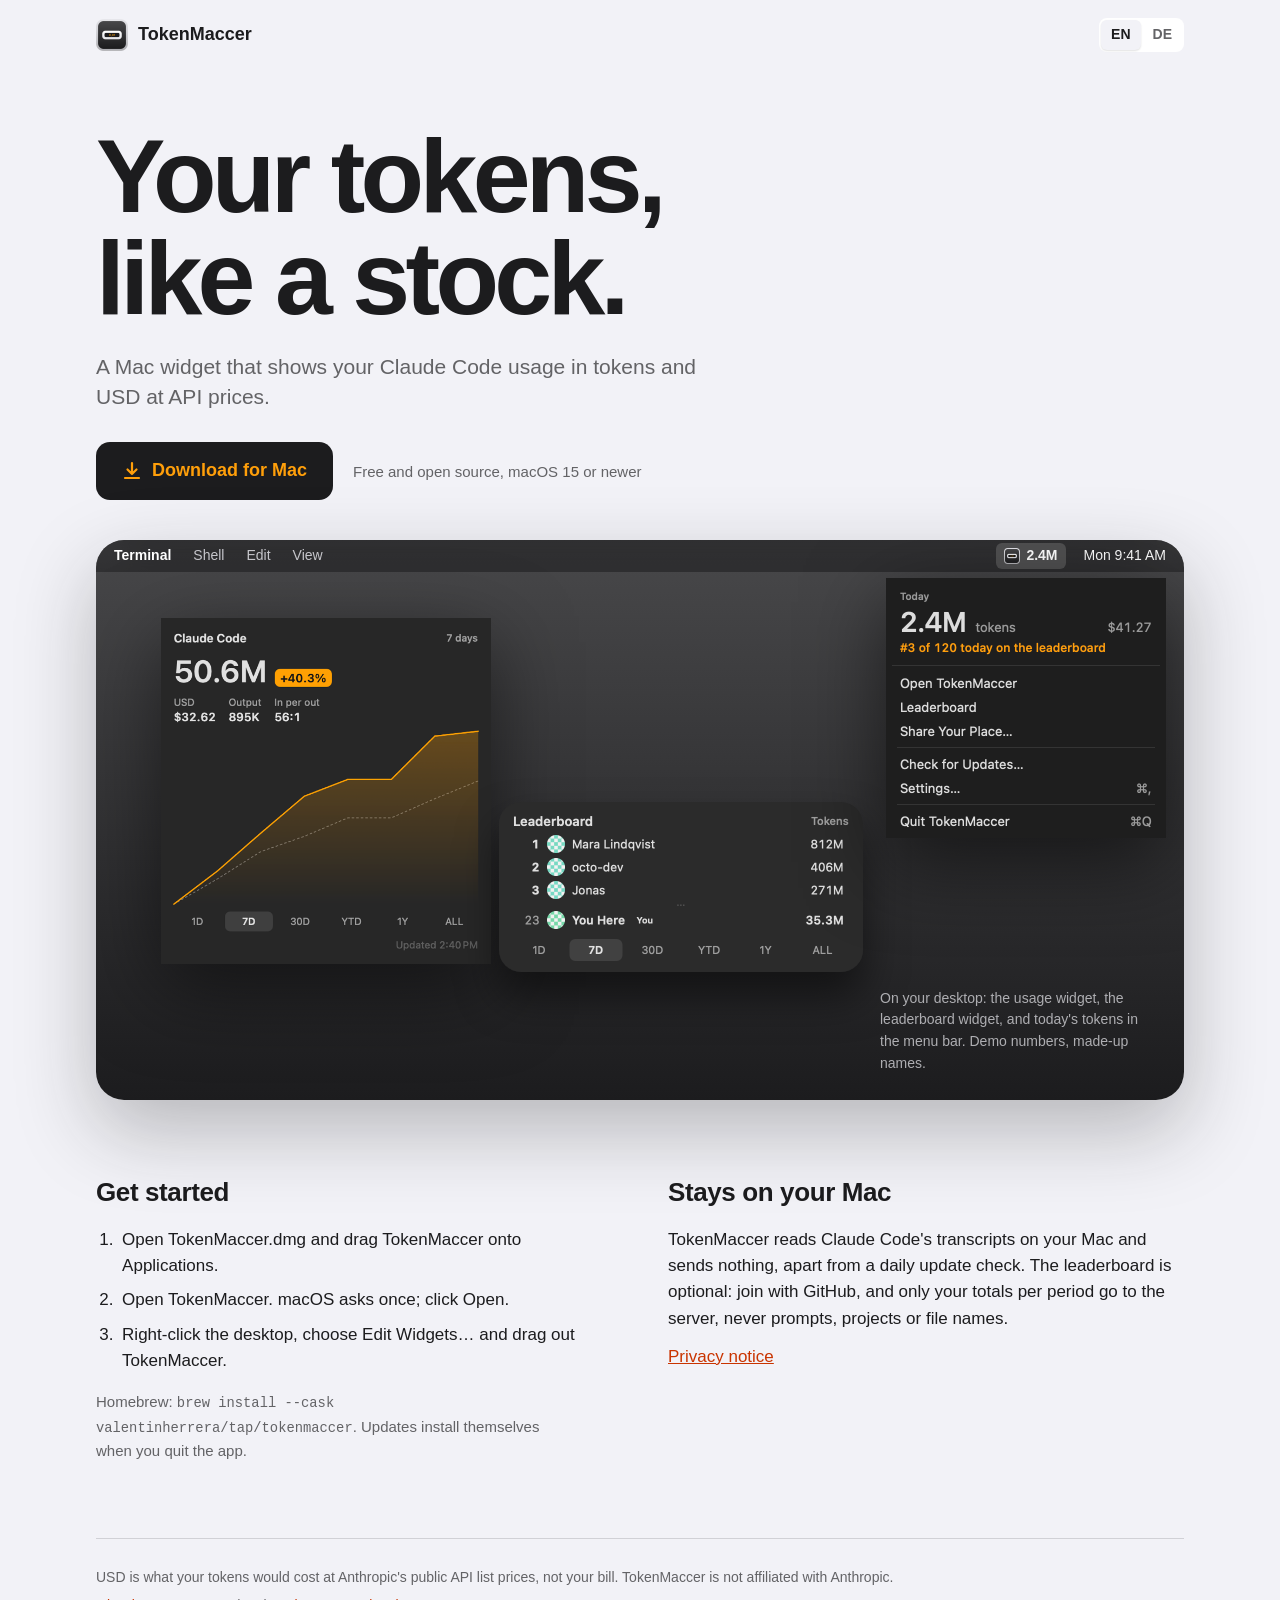
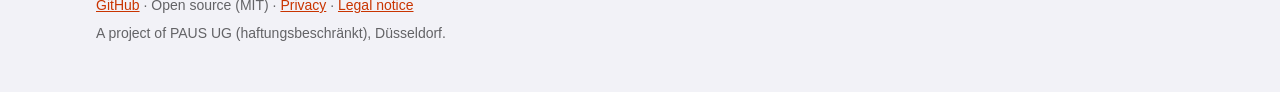
==== docs/index.html @ 5cf0095d "Homebrew: tap valentinherrera/homebrew-tap is live; website and README show brew install --cask vale" ====
<!doctype html>
<html lang="en">
<head>
<meta charset="utf-8">
<meta name="viewport" content="width=device-width, initial-scale=1">
<title>TokenMaccer for Mac</title>
<meta name="description" content="A Mac widget that shows your Claude Code usage in tokens and USD at API prices. Free, open source, for macOS 15 or newer.">
<meta name="color-scheme" content="light dark">
<link rel="icon" href="assets/icon.png">
<!-- Static page on Vercel (tokenmaccer.app, project root docs/, routes in vercel.json). No build step, no external requests: no web fonts, no
     analytics, no third-party scripts. Screenshots are rendered from made-up demo data (scripts/make_demo.py and the
     fixtures in app/Preview), never from anyone's real usage. -->
<link rel="stylesheet" href="assets/colors.css">
<style>
  /* colours: only assets/colors.css (Graphite & Amber). The desk below the headline is always graphite, in light mode
     too: it is a Mac desktop, and amber belongs on dark ground only. */
  * { box-sizing: border-box; }
  html { -webkit-text-size-adjust: 100%; }
  body {
    margin: 0;
    background: var(--color-bg);
    color: var(--color-text);
    font: 17px/1.55 -apple-system, BlinkMacSystemFont, "SF Pro Text", "Helvetica Neue", Helvetica, Arial, sans-serif;
  }
  a { color: var(--color-accent); }
  a:focus-visible, button:focus-visible { outline: 3px solid var(--color-accent); outline-offset: 3px; border-radius: 4px; }
  .wrap { max-width: 1120px; margin: 0 auto; padding: 0 16px; }
  header { display: flex; align-items: center; justify-content: space-between; padding: 18px 0; }
  .brand { display: flex; align-items: center; gap: 10px; font-weight: 600; font-size: 18px; color: var(--color-text); text-decoration: none; }
  .brand img { width: 32px; height: 32px; }
  .lang { display: flex; gap: 2px; background: var(--color-surface); border-radius: 8px; padding: 2px; }
  .lang button {
    border: 0; background: transparent; color: var(--color-text-secondary); font: inherit; font-size: 14px; font-weight: 600;
    padding: 4px 10px; border-radius: 6px; cursor: pointer;
  }
  .lang button[aria-pressed="true"] { background: var(--color-bg); color: var(--color-text); box-shadow: 0 1px 2px rgba(0,0,0,.12); }

  /* Headline */
  .intro { padding: 56px 0 40px; }
  h1 {
    font-family: -apple-system, BlinkMacSystemFont, "SF Pro Display", "Helvetica Neue", Helvetica, Arial, sans-serif;
    font-size: clamp(46px, 9vw, 104px); line-height: .98; letter-spacing: -0.045em; font-weight: 700;
    margin: 0 0 22px;
  }
  h1 span { display: block; }
  .lede { font-size: 21px; line-height: 1.45; color: var(--color-text-secondary); margin: 0 0 30px; max-width: 30em; }
  .cta { display: flex; flex-wrap: wrap; align-items: center; gap: 14px 20px; }
  .download {
    display: inline-flex; align-items: center; gap: 10px; background: var(--color-button-bg); color: var(--color-button-text);
    font-weight: 650; font-size: 18px; padding: 15px 26px; border-radius: 14px; text-decoration: none;
  }
  .download:hover { filter: brightness(1.08); }
  .req { color: var(--color-text-secondary); font-size: 15px; }

  /* The desk: a Mac desktop with the real widgets on it */
  .desk {
    position: relative; overflow: hidden; border-radius: 28px;
    background: var(--gradient-field);
    height: 560px; margin: 0 0 72px;
    box-shadow: 0 30px 80px rgba(28,28,30,.28);
  }
  .menubar {
    position: absolute; inset: 0 0 auto 0; height: 32px; display: flex; align-items: center; gap: 22px;
    padding: 0 18px; font-size: 14px; color: var(--white);
    background: rgba(28,28,30,.55); -webkit-backdrop-filter: blur(20px); backdrop-filter: blur(20px);
  }
  .menubar .app { font-weight: 700; }
  .menubar .menu { color: var(--gray-200); }
  .menubar .right { margin-left: auto; display: flex; align-items: center; gap: 18px; }
  .menubar .ticker {
    align-items: center; gap: 6px; padding: 2px 8px; border-radius: 6px;
    background: rgba(255,255,255,.16); font-weight: 600; font-variant-numeric: tabular-nums; white-space: nowrap;
  }
  .menubar .ticker img { width: 16px; height: 16px; }
  .menubar .clock { font-variant-numeric: tabular-nums; white-space: nowrap; }
  .desk > img { position: absolute; height: auto; display: block; }
  .w-usage { left: 6%; top: 78px; width: 330px; filter: drop-shadow(0 24px 40px rgba(0,0,0,.5)); }
  .w-board { left: 37%; top: 262px; width: 364px; border-radius: 22px; box-shadow: 0 24px 40px rgba(0,0,0,.5); }
  /* the menu bar panel opens under its item */
  .w-panel { right: 18px; top: 38px; width: 280px; filter: drop-shadow(0 24px 40px rgba(0,0,0,.55)); }
  .desk .note {
    position: absolute; right: 24px; bottom: 26px; margin: 0; max-width: 20em;
    font-size: 14px; color: var(--gray-300);
  }

  /* Below the desk: install and privacy, side by side */
  .more { display: grid; grid-template-columns: 1fr 1fr; gap: 56px; padding: 0 0 64px; }
  h2 { font-size: 26px; letter-spacing: -0.015em; margin: 0 0 14px; }
  .steps { margin: 0; padding-left: 1.3em; max-width: 30em; }
  .steps li { padding-left: 4px; }
  .steps li + li { margin-top: 8px; }
  .more p { margin: 0 0 12px; max-width: 32em; }
  .quiet { color: var(--color-text-secondary); font-size: 15px; }
  code { font-family: ui-monospace, "SF Mono", Menlo, monospace; font-size: .92em; }

  footer { border-top: 1px solid var(--color-border); padding: 28px 0 44px; color: var(--color-text-secondary); font-size: 14px; }
  footer p { margin: 0 0 6px; }

  [data-lang] { display: none; }
  html[lang="en"] [data-lang="en"], html[lang="de"] [data-lang="de"] { display: revert; }
  html[lang="en"] .ticker[data-lang="en"], html[lang="de"] .ticker[data-lang="de"] { display: inline-flex; }

  @media (max-width: 1000px) {
    .w-usage { left: 3%; width: 300px; }
    .w-board { left: auto; right: 3%; top: 330px; width: 330px; }
    .w-panel { width: 250px; }
    .desk .note { left: 3%; right: auto; bottom: 22px; max-width: 18em; }
  }
  /* phone: the widgets stack, the panel stays in the menu bar */
  @media (max-width: 700px) {
    .intro { padding: 28px 0 28px; }
    .lede { font-size: 18px; }
    .desk { height: auto; padding: 56px 16px 20px; border-radius: 22px; margin-bottom: 48px; }
    .desk > img { position: static; margin: 0 auto 18px; max-width: 100%; }
    .w-usage { width: 300px; }
    .w-board { width: 100%; max-width: 364px; border-radius: 18px; }
    .w-panel { display: none !important; }
    .menubar { gap: 14px; padding: 0 12px; font-size: 13px; }
    html[lang] .menubar .menu { display: none; }
    .desk .note { position: static; text-align: center; margin: 4px auto 0; }
    .more { grid-template-columns: 1fr; gap: 36px; }
  }
</style>
</head>
<body>
<div class="wrap">
  <header>
    <a class="brand" href="/"><img src="assets/icon.png" alt="">TokenMaccer</a>
    <div class="lang" role="group" aria-label="Language">
      <button type="button" data-set-lang="en" aria-pressed="true">EN</button>
      <button type="button" data-set-lang="de" aria-pressed="false">DE</button>
    </div>
  </header>

  <main>
    <div class="intro">
      <h1 data-lang="en"><span>Your tokens,</span> <span>like a stock.</span></h1>
      <h1 data-lang="de"><span>Deine Token,</span> <span>wie eine Aktie.</span></h1>
      <p class="lede" data-lang="en">A Mac widget that shows your Claude Code usage in tokens and USD at API prices.</p>
      <p class="lede" data-lang="de">Ein Mac-Widget, das deinen Claude-Code-Verbrauch in Token und USD zu API-Preisen zeigt.</p>
      <div class="cta">
        <a class="download" href="https://github.com/valentinherrera/tokenmaccer/releases/latest/download/TokenMaccer.dmg">
          <svg width="20" height="20" viewBox="0 0 20 20" aria-hidden="true"><path d="M10 2v11m0 0-4.5-4.5M10 13l4.5-4.5M3 17h14" fill="none" stroke="currentColor" stroke-width="2.2" stroke-linecap="round" stroke-linejoin="round"/></svg>
          <span data-lang="en">Download for Mac</span><span data-lang="de">Für den Mac laden</span>
        </a>
        <span class="req" data-lang="en">Free and open source, macOS 15 or newer</span>
        <span class="req" data-lang="de">Kostenlos und Open Source, ab macOS 15</span>
      </div>
    </div>

    <div class="desk" role="img" aria-labelledby="desk-en desk-de">
      <div class="menubar" aria-hidden="true">
        <span class="app">Terminal</span>
        <span class="menu" data-lang="en">Shell</span><span class="menu" data-lang="de">Shell</span>
        <span class="menu" data-lang="en">Edit</span><span class="menu" data-lang="de">Bearbeiten</span>
        <span class="menu" data-lang="en">View</span><span class="menu" data-lang="de">Darstellung</span>
        <span class="right">
          <span class="ticker" data-lang="en"><img src="assets/icon.png" alt="">2.4M</span>
          <span class="ticker" data-lang="de"><img src="assets/icon.png" alt="">2,4 Mio.</span>
          <span class="clock" data-lang="en">Mon 9:41 AM</span><span class="clock" data-lang="de">Mo. 9:41</span>
        </span>
      </div>
      <img class="w-usage" src="assets/widget-dark-en.png" data-i18n-src width="610" height="640" alt="">
      <img class="w-board" src="assets/board-widget-dark-en.png" data-i18n-src width="728" height="340" alt="">
      <img class="w-panel" src="assets/menubar-dark-en.png" data-i18n-src width="560" height="520" alt="">
      <p class="note" id="desk-en" data-lang="en">On your desktop: the usage widget, the leaderboard widget, and today's tokens in the menu bar. Demo numbers, made-up names.</p>
      <p class="note" id="desk-de" data-lang="de">Auf deinem Schreibtisch: das Verbrauchs-Widget, das Leaderboard-Widget und die Token von heute in der Menüleiste. Demo-Zahlen, ausgedachte Namen.</p>
    </div>

    <div class="more">
      <section>
        <h2 data-lang="en">Get started</h2>
        <h2 data-lang="de">Loslegen</h2>
        <ol class="steps" data-lang="en">
          <li>Open TokenMaccer.dmg and drag TokenMaccer onto Applications.</li>
          <li>Open TokenMaccer. macOS asks once; click Open.</li>
          <li>Right-click the desktop, choose Edit Widgets… and drag out TokenMaccer.</li>
        </ol>
        <ol class="steps" data-lang="de">
          <li>Öffne TokenMaccer.dmg und zieh TokenMaccer auf Programme.</li>
          <li>Öffne TokenMaccer. macOS fragt einmal nach; klick auf Öffnen.</li>
          <li>Rechtsklick auf den Schreibtisch, Widgets bearbeiten … wählen und TokenMaccer herausziehen.</li>
        </ol>
        <!-- The cask lives in github.com/valentinherrera/homebrew-tap (Casks/tokenmaccer.rb), generated by
             scripts/release.sh from packaging/homebrew/tokenmaccer.rb. -->
        <p class="quiet" data-lang="en" style="margin-top:16px">Homebrew: <code style="overflow-wrap:anywhere">brew install --cask valentinherrera/tap/tokenmaccer</code>. Updates install themselves when you quit the app.</p>
        <p class="quiet" data-lang="de" style="margin-top:16px">Homebrew: <code style="overflow-wrap:anywhere">brew install --cask valentinherrera/tap/tokenmaccer</code>. Updates installieren sich selbst, wenn du die App beendest.</p>
      </section>
      <section id="privacy">
        <h2 data-lang="en">Stays on your Mac</h2>
        <h2 data-lang="de">Bleibt auf deinem Mac</h2>
        <p data-lang="en">TokenMaccer reads Claude Code's transcripts on your Mac and sends nothing, apart from a daily update check. The leaderboard is optional: join with GitHub, and only your totals per period go to the server, never prompts, projects or file names.</p>
        <p data-lang="de">TokenMaccer liest die Transkripte von Claude Code auf deinem Mac und sendet nichts, bis auf eine tägliche Update-Prüfung. Das Leaderboard ist freiwillig: Tritt mit GitHub bei, dann gehen nur deine Summen je Zeitraum an den Server, nie Prompts, Projekte oder Dateinamen.</p>
        <p data-lang="en"><a href="/privacy">Privacy notice</a></p>
        <p data-lang="de"><a href="/privacy/de">Datenschutzhinweis</a></p>
      </section>
    </div>
  </main>

  <footer>
    <p data-lang="en">USD is what your tokens would cost at Anthropic's public API list prices, not your bill. TokenMaccer is not affiliated with Anthropic.</p>
    <p data-lang="de">USD ist, was deine Token zu Anthropics öffentlichen API-Listenpreisen kosten würden, nicht deine Rechnung. TokenMaccer gehört nicht zu Anthropic.</p>
    <p><a href="https://github.com/valentinherrera/tokenmaccer">GitHub</a> · <span data-lang="en">Open source (MIT)</span><span data-lang="de">Open Source (MIT)</span> · <a href="/privacy" data-lang="en">Privacy</a><a href="/privacy/de" data-lang="de">Datenschutz</a> · <a href="/impressum" data-lang="en">Legal notice</a><a href="/impressum" data-lang="de">Impressum</a></p>
    <p data-lang="en">A project of PAUS UG (haftungsbeschränkt), Düsseldorf.</p>
    <p data-lang="de">Ein Projekt der PAUS UG (haftungsbeschränkt), Düsseldorf.</p>
  </footer>
</div>
<script>
  // Language: ?lang=de|en, then a choice made here before, then the browser's language. The choice is kept in
  // localStorage (this browser only); nothing leaves the page.
  (function () {
    var root = document.documentElement;
    function set(lang, remember) {
      root.lang = lang;
      document.querySelectorAll('[data-set-lang]').forEach(function (b) {
        b.setAttribute('aria-pressed', String(b.getAttribute('data-set-lang') === lang));
      });
      document.querySelectorAll('[data-i18n-src]').forEach(function (el) {
        var attr = el.tagName === 'SOURCE' ? 'srcset' : 'src';
        el.setAttribute(attr, el.getAttribute(attr).replace(/-(en|de)\.png$/, '-' + lang + '.png'));
      });
      document.querySelector('.desk').setAttribute('aria-labelledby', 'desk-' + lang);
      document.title = lang === 'de' ? 'TokenMaccer für den Mac' : 'TokenMaccer for Mac';
      if (remember) { try { localStorage.setItem('lang', lang); } catch (e) {} }
    }
    var param = new URLSearchParams(location.search).get('lang');
    var saved = null;
    try { saved = localStorage.getItem('lang'); } catch (e) {}
    var guess = (navigator.language || 'en').toLowerCase().indexOf('de') === 0 ? 'de' : 'en';
    var lang = param === 'de' || param === 'en' ? param : saved === 'de' || saved === 'en' ? saved : guess;
    set(lang, false);
    document.querySelectorAll('[data-set-lang]').forEach(function (b) {
      b.addEventListener('click', function () { set(b.getAttribute('data-set-lang'), true); });
    });
  })();
</script>
</body>
</html>
---- docs/assets/colors.css ----
/* Source: farbsystem-graphit-amber.css, the "Graphite & Amber" colour system (Valentin, 02.11.2026), copied unchanged below.
   docs/index.html uses only its semantic roles (--color-*); change the palette there, not in the page. */

/* Farbsystem: Graphit & Amber
   Abgeleitet vom App-Icon (Farbsystem B) und von Apples Systemfarben.
   Amber nur auf dunklem Grund; auf hellem Grund --amber-text verwenden. */

:root {
  /* Palette */
  --graphite-900: #1C1C1E;
  --graphite-800: #2C2C2E;
  --graphite-700: #3A3A3C;
  --graphite-600: #48484A;
  --gray-500: #636366;
  --gray-400: #8E8E93;
  --gray-300: #AEAEB2;
  --gray-200: #C7C7CC;
  --gray-100: #D1D1D6;
  --gray-50: #E5E5EA;
  --gray-25: #F2F2F7;
  --white: #FFFFFF;
  --amber: #FF9F0A;
  --amber-text: #C93400;

  /* Verläufe aus dem Icon */
  --gradient-field: linear-gradient(180deg, #48484A 0%, #1C1C1E 100%);
  --gradient-frame: linear-gradient(180deg, #E5E5EA 0%, #AEAEB2 100%);
  --gradient-display: linear-gradient(180deg, #FFFFFF 0%, #E5E5EA 100%);

  /* Semantische Rollen – Light */
  --color-bg: var(--gray-25);
  --color-surface: var(--white);
  --color-text: var(--graphite-900);
  --color-text-secondary: var(--gray-500);
  --color-border: var(--gray-100);
  --color-accent: var(--amber-text);
  --color-button-bg: var(--graphite-900);
  --color-button-text: var(--amber);

  color-scheme: light dark;
}

@media (prefers-color-scheme: dark) {
  :root:not([data-theme="light"]) {
    --color-bg: var(--graphite-900);
    --color-surface: var(--graphite-800);
    --color-text: var(--white);
    --color-text-secondary: var(--gray-300);
    --color-border: var(--graphite-700);
    --color-accent: var(--amber);
    --color-button-bg: var(--amber);
    --color-button-text: var(--graphite-900);
  }
}

:root[data-theme="dark"] {
  --color-bg: var(--graphite-900);
  --color-surface: var(--graphite-800);
  --color-text: var(--white);
  --color-text-secondary: var(--gray-300);
  --color-border: var(--graphite-700);
  --color-accent: var(--amber);
  --color-button-bg: var(--amber);
  --color-button-text: var(--graphite-900);
}
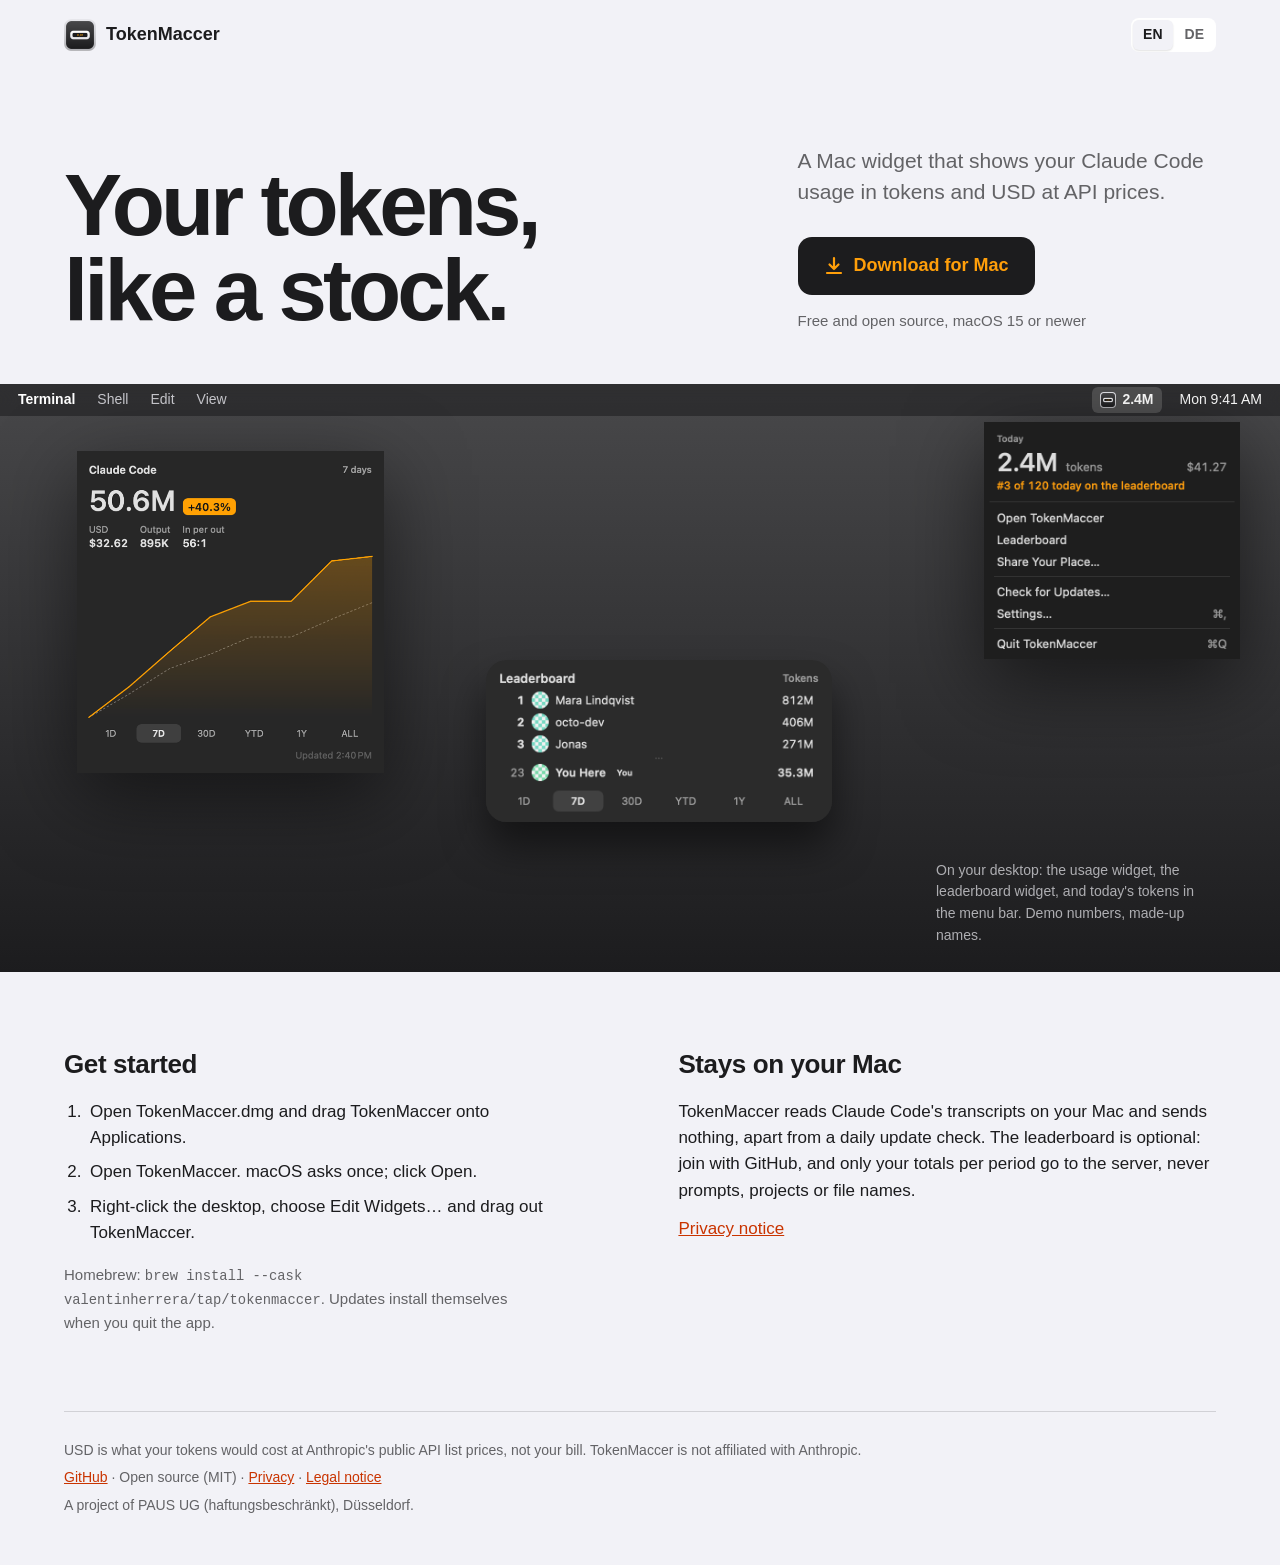
==== commit 5731a3ba: "Website: full width at every size (Valentin: desktop was a narrow column); gutter grows with the win" ====
--- a/docs/index.html
+++ b/docs/index.html
@@ -24,7 +24,9 @@
   }
   a { color: var(--color-accent); }
   a:focus-visible, button:focus-visible { outline: 3px solid var(--color-accent); outline-offset: 3px; border-radius: 4px; }
-  .wrap { max-width: 1120px; margin: 0 auto; padding: 0 16px; }
+  /* full width at every size: the side gutter grows with the window instead of a fixed column */
+  :root { --gutter: clamp(16px, 5vw, 96px); }
+  .wrap { padding: 0 var(--gutter); }
   header { display: flex; align-items: center; justify-content: space-between; padding: 18px 0; }
   .brand { display: flex; align-items: center; gap: 10px; font-weight: 600; font-size: 18px; color: var(--color-text); text-decoration: none; }
   .brand img { width: 32px; height: 32px; }
@@ -39,7 +41,7 @@
   .intro { padding: 56px 0 40px; }
   h1 {
     font-family: -apple-system, BlinkMacSystemFont, "SF Pro Display", "Helvetica Neue", Helvetica, Arial, sans-serif;
-    font-size: clamp(46px, 9vw, 104px); line-height: .98; letter-spacing: -0.045em; font-weight: 700;
+    font-size: clamp(46px, 8.4vw, 168px); line-height: .98; letter-spacing: -0.045em; font-weight: 700;
     margin: 0 0 22px;
   }
   h1 span { display: block; }
@@ -56,8 +58,8 @@
   .desk {
     position: relative; overflow: hidden; border-radius: 28px;
     background: var(--gradient-field);
-    height: 560px; margin: 0 0 72px;
-    box-shadow: 0 30px 80px rgba(28,28,30,.28);
+    height: clamp(560px, 46vw, 980px); margin: 0 calc(-1 * var(--gutter)) 72px;
+    border-radius: 0;
   }
   .menubar {
     position: absolute; inset: 0 0 auto 0; height: 32px; display: flex; align-items: center; gap: 22px;
@@ -74,17 +76,17 @@
   .menubar .ticker img { width: 16px; height: 16px; }
   .menubar .clock { font-variant-numeric: tabular-nums; white-space: nowrap; }
   .desk > img { position: absolute; height: auto; display: block; }
-  .w-usage { left: 6%; top: 78px; width: 330px; filter: drop-shadow(0 24px 40px rgba(0,0,0,.5)); }
-  .w-board { left: 37%; top: 262px; width: 364px; border-radius: 22px; box-shadow: 0 24px 40px rgba(0,0,0,.5); }
+  .w-usage { left: max(6%, var(--gutter)); top: calc(32px + 6%); width: clamp(300px, 24vw, 470px); filter: drop-shadow(0 24px 40px rgba(0,0,0,.5)); }
+  .w-board { left: 38%; top: 47%; width: clamp(330px, 27vw, 530px); border-radius: clamp(20px, 1.6vw, 32px); box-shadow: 0 24px 40px rgba(0,0,0,.5); }
   /* the menu bar panel opens under its item */
-  .w-panel { right: 18px; top: 38px; width: 280px; filter: drop-shadow(0 24px 40px rgba(0,0,0,.55)); }
+  .w-panel { right: max(18px, calc(var(--gutter) - 24px)); top: 38px; width: clamp(250px, 20vw, 390px); filter: drop-shadow(0 24px 40px rgba(0,0,0,.55)); }
   .desk .note {
-    position: absolute; right: 24px; bottom: 26px; margin: 0; max-width: 20em;
+    position: absolute; right: var(--gutter); bottom: 26px; margin: 0; max-width: 20em;
     font-size: 14px; color: var(--gray-300);
   }
 
   /* Below the desk: install and privacy, side by side */
-  .more { display: grid; grid-template-columns: 1fr 1fr; gap: 56px; padding: 0 0 64px; }
+  .more { display: grid; grid-template-columns: 1fr 1fr; gap: clamp(36px, 6vw, 120px); padding: 0 0 64px; }
   h2 { font-size: 26px; letter-spacing: -0.015em; margin: 0 0 14px; }
   .steps { margin: 0; padding-left: 1.3em; max-width: 30em; }
   .steps li { padding-left: 4px; }
@@ -100,6 +102,13 @@
   html[lang="en"] [data-lang="en"], html[lang="de"] [data-lang="de"] { display: revert; }
   html[lang="en"] .ticker[data-lang="en"], html[lang="de"] .ticker[data-lang="de"] { display: inline-flex; }
 
+  @media (min-width: 1280px) {
+    .intro { display: grid; grid-template-columns: minmax(0, 1.6fr) minmax(0, 1fr); grid-template-areas: "h1 lede" "h1 cta";
+      column-gap: clamp(40px, 5vw, 120px); align-items: end; padding: clamp(56px, 6vw, 120px) 0 clamp(40px, 4vw, 80px); }
+    .intro h1 { grid-area: h1; margin: 0; font-size: clamp(84px, 6.8vw, 160px); }
+    .intro .lede { grid-area: lede; align-self: end; font-size: clamp(21px, 1.3vw, 26px); }
+    .intro .cta { grid-area: cta; align-self: start; }
+  }
   @media (max-width: 1000px) {
     .w-usage { left: 3%; width: 300px; }
     .w-board { left: auto; right: 3%; top: 330px; width: 330px; }
@@ -110,7 +119,7 @@
   @media (max-width: 700px) {
     .intro { padding: 28px 0 28px; }
     .lede { font-size: 18px; }
-    .desk { height: auto; padding: 56px 16px 20px; border-radius: 22px; margin-bottom: 48px; }
+    .desk { height: auto; padding: 56px 16px 20px; border-radius: 22px; margin: 0 0 48px; box-shadow: 0 30px 80px rgba(28,28,30,.28); }
     .desk > img { position: static; margin: 0 auto 18px; max-width: 100%; }
     .w-usage { width: 300px; }
     .w-board { width: 100%; max-width: 364px; border-radius: 18px; }
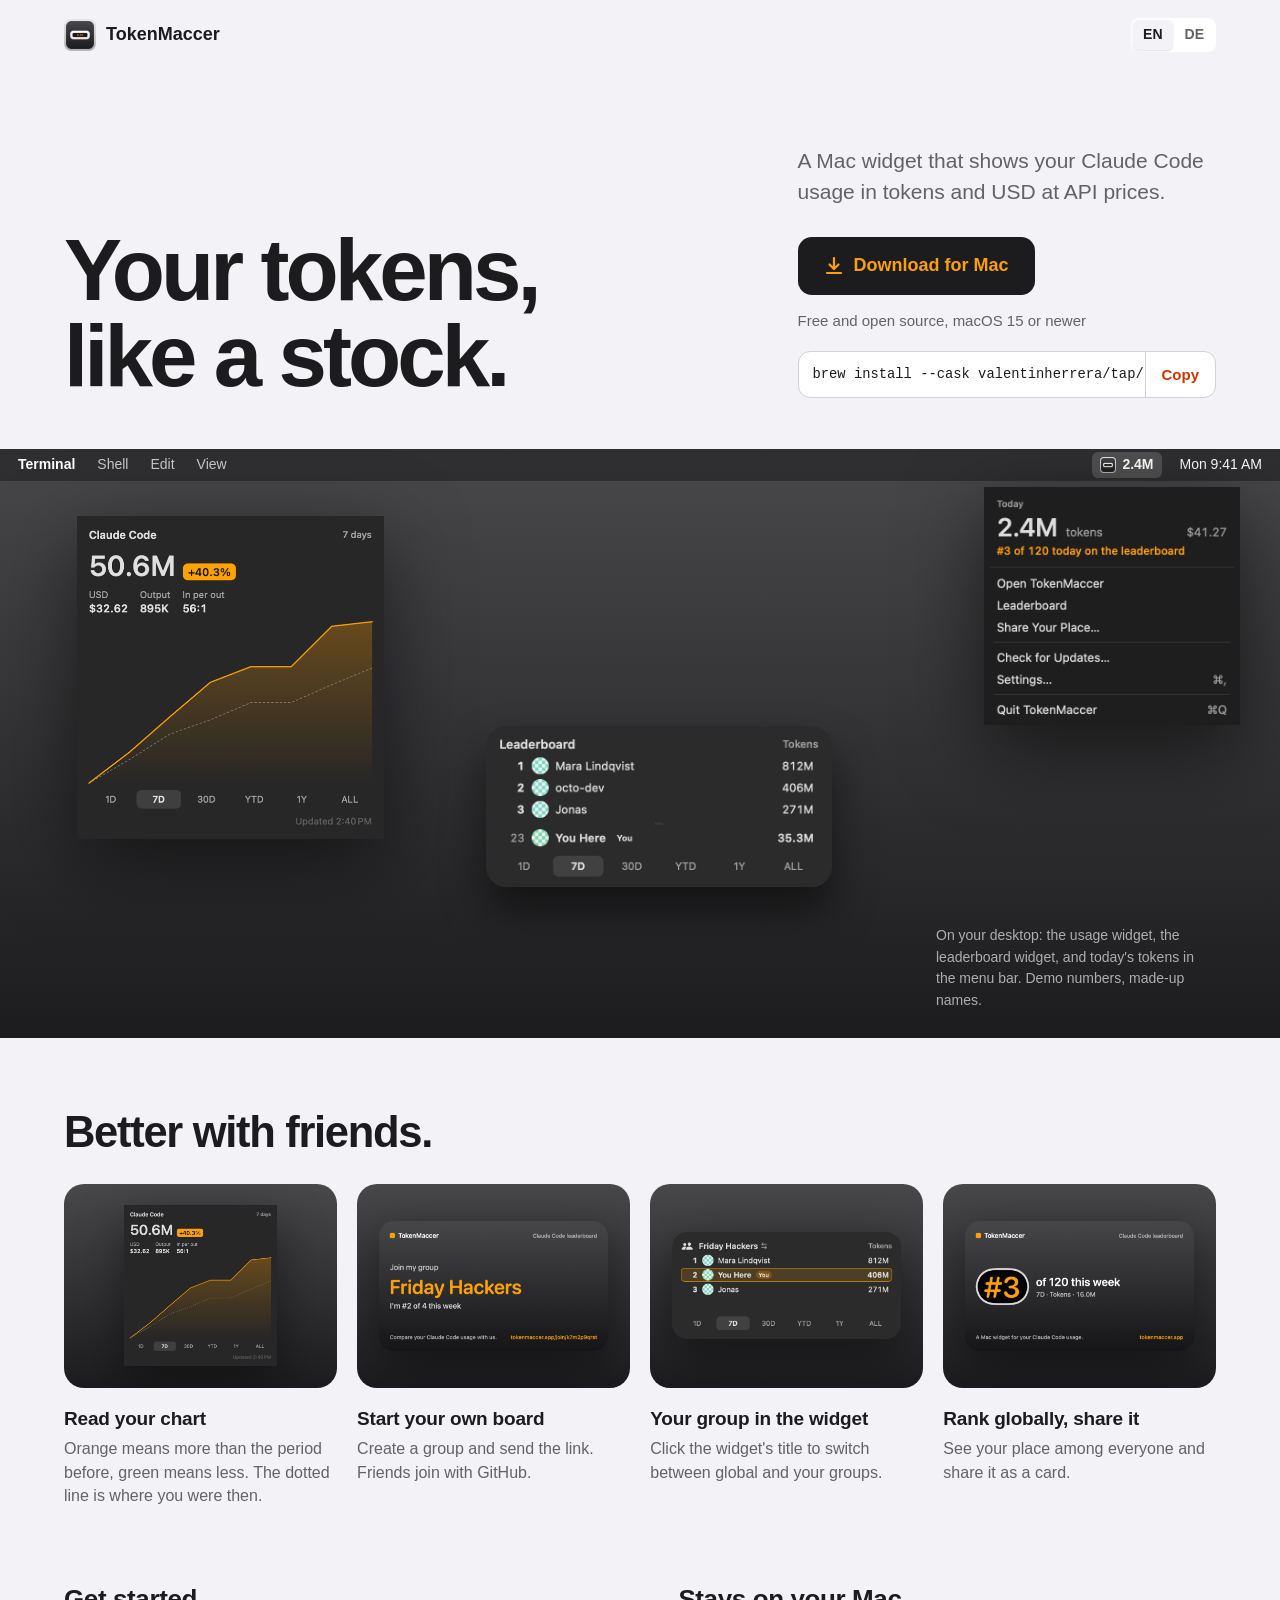
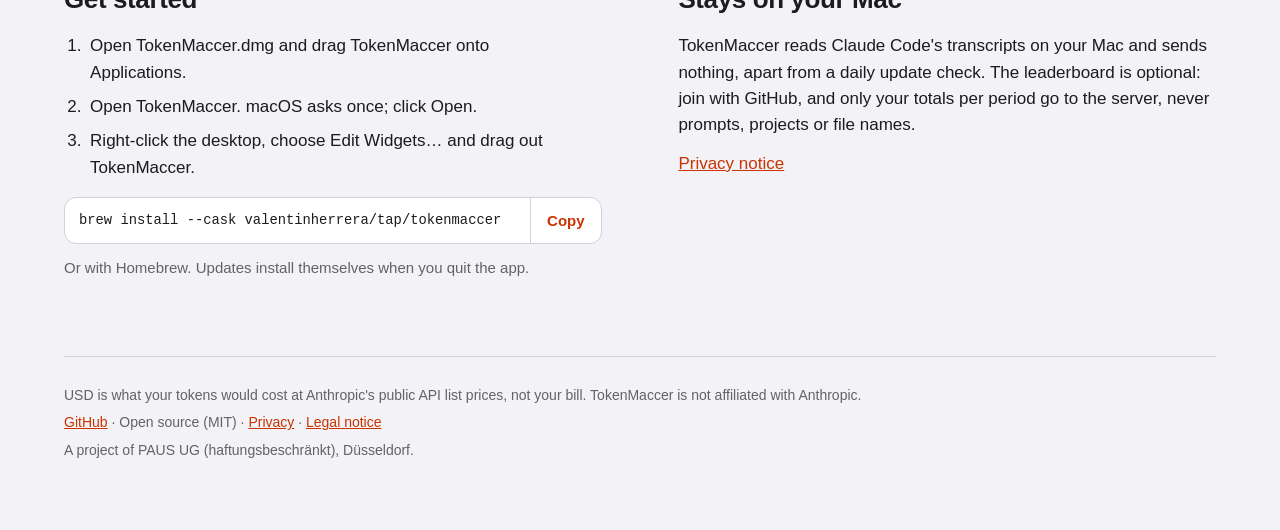
==== commit f99ef8bb: "Website: Better with friends, brew copy field, phone hints Four cards under the desk (Valentin chose" ====
--- a/docs/index.html
+++ b/docs/index.html
@@ -85,6 +85,39 @@
     font-size: 14px; color: var(--gray-300);
   }
 
+  /* Copy field: the brew command (and the page link on a phone) on one line that scrolls, with a 44 pt button */
+  .copy { display: flex; align-items: stretch; max-width: 100%; border: 1px solid var(--color-border); border-radius: 12px; background: var(--color-surface); }
+  .copy code { flex: 1 1 auto; min-width: 0; overflow-x: auto; white-space: nowrap; padding: 12px 14px; align-self: center; scrollbar-width: none; }
+  .copy code::-webkit-scrollbar { display: none; }
+  .copy button {
+    flex: none; min-height: 44px; min-width: 44px; padding: 0 16px; border: 0; border-left: 1px solid var(--color-border);
+    border-radius: 0 11px 11px 0; background: transparent; color: var(--color-accent); font: inherit; font-size: 15px; font-weight: 600; cursor: pointer;
+  }
+  .intro .copy { margin-top: 18px; width: min(100%, 34em); font-size: 15px; }
+  .more .copy { margin-top: 16px; font-size: 15px; }
+  .sr { position: absolute; width: 1px; height: 1px; overflow: hidden; clip: rect(0 0 0 0); white-space: nowrap; }
+  /* a phone cannot run the app: offer the link for the Mac instead (touch-only screens) */
+  .phone { display: none; margin: 18px 0 0; max-width: 34em; }
+  .phone p { margin: 0 0 8px; color: var(--color-text-secondary); font-size: 15px; }
+  @media (hover: none) and (pointer: coarse) {
+    .phone { display: block; }
+    .intro .copy.brew { display: none; }
+  }
+
+  /* Better with friends: four cards, each a real render on graphite and one line */
+  .friends { padding: 0 0 72px; }
+  .friends h2 { font-size: clamp(30px, 3.4vw, 52px); letter-spacing: -0.03em; line-height: 1.05; margin: 0 0 28px; }
+  .cards { display: grid; grid-template-columns: repeat(4, minmax(0, 1fr)); gap: clamp(14px, 1.6vw, 28px); margin: 0; padding: 0; list-style: none; }
+  .cards li { display: flex; flex-direction: column; }
+  .shot {
+    display: flex; align-items: center; justify-content: center; aspect-ratio: 4 / 3; padding: 8%;
+    background: var(--gradient-field); border-radius: 20px; overflow: hidden;
+  }
+  .shot img { display: block; max-width: 100%; max-height: 100%; width: auto; height: auto; filter: drop-shadow(0 14px 24px rgba(0,0,0,.45)); }
+  .shot img.round { border-radius: clamp(10px, 1.2vw, 18px); }
+  .cards h3 { font-size: 19px; letter-spacing: -0.01em; margin: 16px 0 4px; }
+  .cards p { margin: 0; color: var(--color-text-secondary); font-size: 16px; line-height: 1.45; }
+
   /* Below the desk: install and privacy, side by side */
   .more { display: grid; grid-template-columns: 1fr 1fr; gap: clamp(36px, 6vw, 120px); padding: 0 0 64px; }
   h2 { font-size: 26px; letter-spacing: -0.015em; margin: 0 0 14px; }
@@ -92,6 +125,7 @@
   .steps li { padding-left: 4px; }
   .steps li + li { margin-top: 8px; }
   .more p { margin: 0 0 12px; max-width: 32em; }
+  .more > section { min-width: 0; } /* else the one-line brew command widens the column past the screen */
   .quiet { color: var(--color-text-secondary); font-size: 15px; }
   code { font-family: ui-monospace, "SF Mono", Menlo, monospace; font-size: .92em; }
 
@@ -103,17 +137,19 @@
   html[lang="en"] .ticker[data-lang="en"], html[lang="de"] .ticker[data-lang="de"] { display: inline-flex; }
 
   @media (min-width: 1280px) {
-    .intro { display: grid; grid-template-columns: minmax(0, 1.6fr) minmax(0, 1fr); grid-template-areas: "h1 lede" "h1 cta";
+    .intro { display: grid; grid-template-columns: minmax(0, 1.6fr) minmax(0, 1fr); grid-template-areas: "h1 lede" "h1 cta" "h1 copy";
       column-gap: clamp(40px, 5vw, 120px); align-items: end; padding: clamp(56px, 6vw, 120px) 0 clamp(40px, 4vw, 80px); }
     .intro h1 { grid-area: h1; margin: 0; font-size: clamp(84px, 6.8vw, 160px); }
     .intro .lede { grid-area: lede; align-self: end; font-size: clamp(21px, 1.3vw, 26px); }
     .intro .cta { grid-area: cta; align-self: start; }
+    .intro .copy.brew, .intro .phone { grid-area: copy; align-self: start; }
   }
   @media (max-width: 1000px) {
     .w-usage { left: 3%; width: 300px; }
     .w-board { left: auto; right: 3%; top: 330px; width: 330px; }
     .w-panel { width: 250px; }
     .desk .note { left: 3%; right: auto; bottom: 22px; max-width: 18em; }
+    .cards { grid-template-columns: repeat(2, minmax(0, 1fr)); row-gap: 32px; }
   }
   /* phone: the widgets stack, the panel stays in the menu bar */
   @media (max-width: 700px) {
@@ -128,6 +164,9 @@
     html[lang] .menubar .menu { display: none; }
     .desk .note { position: static; text-align: center; margin: 4px auto 0; }
     .more { grid-template-columns: 1fr; gap: 36px; }
+    .lang button { min-height: 44px; min-width: 44px; font-size: 15px; }
+    .cards { grid-template-columns: 1fr; row-gap: 28px; }
+    .friends { padding-bottom: 56px; }
   }
 </style>
 </head>
@@ -154,6 +193,18 @@
         </a>
         <span class="req" data-lang="en">Free and open source, macOS 15 or newer</span>
         <span class="req" data-lang="de">Kostenlos und Open Source, ab macOS 15</span>
+      </div>
+      <div class="copy brew">
+        <code>brew install --cask valentinherrera/tap/tokenmaccer</code>
+        <button type="button" data-copy="brew install --cask valentinherrera/tap/tokenmaccer"><span data-lang="en">Copy</span><span data-lang="de">Kopieren</span></button>
+      </div>
+      <div class="phone">
+        <p data-lang="en">TokenMaccer runs on a Mac. Copy the link and open it there.</p>
+        <p data-lang="de">TokenMaccer läuft auf dem Mac. Kopier den Link und öffne ihn dort.</p>
+        <div class="copy">
+          <code>tokenmaccer.app</code>
+          <button type="button" data-copy="https://tokenmaccer.app"><span data-lang="en">Copy link</span><span data-lang="de">Link kopieren</span></button>
+        </div>
       </div>
     </div>
 
@@ -176,6 +227,37 @@
       <p class="note" id="desk-de" data-lang="de">Auf deinem Schreibtisch: das Verbrauchs-Widget, das Leaderboard-Widget und die Token von heute in der Menüleiste. Demo-Zahlen, ausgedachte Namen.</p>
     </div>
 
+    <section class="friends" aria-labelledby="friends-en friends-de">
+      <h2 id="friends-en" data-lang="en">Better with friends.</h2>
+      <h2 id="friends-de" data-lang="de">Mit Freunden besser.</h2>
+      <ol class="cards">
+        <li>
+          <div class="shot"><img src="assets/widget-dark-en.png" data-i18n-src width="610" height="640" alt="" loading="lazy"></div>
+          <h3 data-lang="en">Read your chart</h3><h3 data-lang="de">Chart lesen</h3>
+          <p data-lang="en">Orange means more than the period before, green means less. The dotted line is where you were then.</p>
+          <p data-lang="de">Orange heißt mehr als im Zeitraum davor, grün weniger. Die gepunktete Linie zeigt, wo du damals warst.</p>
+        </li>
+        <li>
+          <div class="shot"><img class="round" src="assets/invite-card-en.png" data-i18n-src width="800" height="453" alt="" loading="lazy"></div>
+          <h3 data-lang="en">Start your own board</h3><h3 data-lang="de">Eigenes Leaderboard</h3>
+          <p data-lang="en">Create a group and send the link. Friends join with GitHub.</p>
+          <p data-lang="de">Leg eine Gruppe an und schick den Link. Freunde treten mit GitHub bei.</p>
+        </li>
+        <li>
+          <div class="shot"><img class="round" src="assets/group-widget-dark-en.png" data-i18n-src width="728" height="340" alt="" loading="lazy"></div>
+          <h3 data-lang="en">Your group in the widget</h3><h3 data-lang="de">Deine Gruppe im Widget</h3>
+          <p data-lang="en">Click the widget's title to switch between global and your groups.</p>
+          <p data-lang="de">Ein Klick auf den Titel im Widget wechselt zwischen global und deinen Gruppen.</p>
+        </li>
+        <li>
+          <div class="shot"><img class="round" src="assets/share-card-en.png" data-i18n-src width="800" height="453" alt="" loading="lazy"></div>
+          <h3 data-lang="en">Rank globally, share it</h3><h3 data-lang="de">Global vergleichen, teilen</h3>
+          <p data-lang="en">See your place among everyone and share it as a card.</p>
+          <p data-lang="de">Sieh deinen Platz unter allen und teile ihn als Karte.</p>
+        </li>
+      </ol>
+    </section>
+
     <div class="more">
       <section>
         <h2 data-lang="en">Get started</h2>
@@ -192,8 +274,12 @@
         </ol>
         <!-- The cask lives in github.com/valentinherrera/homebrew-tap (Casks/tokenmaccer.rb), generated by
              scripts/release.sh from packaging/homebrew/tokenmaccer.rb. -->
-        <p class="quiet" data-lang="en" style="margin-top:16px">Homebrew: <code style="overflow-wrap:anywhere">brew install --cask valentinherrera/tap/tokenmaccer</code>. Updates install themselves when you quit the app.</p>
-        <p class="quiet" data-lang="de" style="margin-top:16px">Homebrew: <code style="overflow-wrap:anywhere">brew install --cask valentinherrera/tap/tokenmaccer</code>. Updates installieren sich selbst, wenn du die App beendest.</p>
+        <div class="copy">
+          <code>brew install --cask valentinherrera/tap/tokenmaccer</code>
+          <button type="button" data-copy="brew install --cask valentinherrera/tap/tokenmaccer"><span data-lang="en">Copy</span><span data-lang="de">Kopieren</span></button>
+        </div>
+        <p class="quiet" data-lang="en" style="margin-top:12px">Or with Homebrew. Updates install themselves when you quit the app.</p>
+        <p class="quiet" data-lang="de" style="margin-top:12px">Oder mit Homebrew. Updates installieren sich selbst, wenn du die App beendest.</p>
       </section>
       <section id="privacy">
         <h2 data-lang="en">Stays on your Mac</h2>
@@ -214,6 +300,7 @@
     <p data-lang="de">Ein Projekt der PAUS UG (haftungsbeschränkt), Düsseldorf.</p>
   </footer>
 </div>
+<p class="sr" id="copied" aria-live="polite"></p>
 <script>
   // Language: ?lang=de|en, then a choice made here before, then the browser's language. The choice is kept in
   // localStorage (this browser only); nothing leaves the page.
@@ -242,6 +329,35 @@
       b.addEventListener('click', function () { set(b.getAttribute('data-set-lang'), true); });
     });
   })();
+  // Copy buttons: the clipboard API, else select the text so it can be copied by hand. The result is announced
+  // through the live region and shown on the button for two seconds.
+  (function () {
+    var live = document.getElementById('copied');
+    var words = { en: ['Copied', 'Select and copy'], de: ['Kopiert', 'Markieren und kopieren'] };
+    document.querySelectorAll('[data-copy]').forEach(function (b) {
+      var original = b.innerHTML;
+      function show(ok) {
+        var w = words[document.documentElement.lang] || words.en;
+        b.textContent = ok ? w[0] : w[1];
+        live.textContent = '';
+        setTimeout(function () { live.textContent = ok ? w[0] : w[1]; }, 50);
+        clearTimeout(b._t);
+        b._t = setTimeout(function () { b.innerHTML = original; }, 2000);
+      }
+      function select() {
+        var code = b.parentNode.querySelector('code');
+        var r = document.createRange(); r.selectNodeContents(code);
+        var s = window.getSelection(); s.removeAllRanges(); s.addRange(r);
+        show(false);
+      }
+      b.addEventListener('click', function () {
+        var text = b.getAttribute('data-copy');
+        if (navigator.clipboard && window.isSecureContext) {
+          navigator.clipboard.writeText(text).then(function () { show(true); }, select);
+        } else { select(); }
+      });
+    });
+  })();
 </script>
 </body>
 </html>
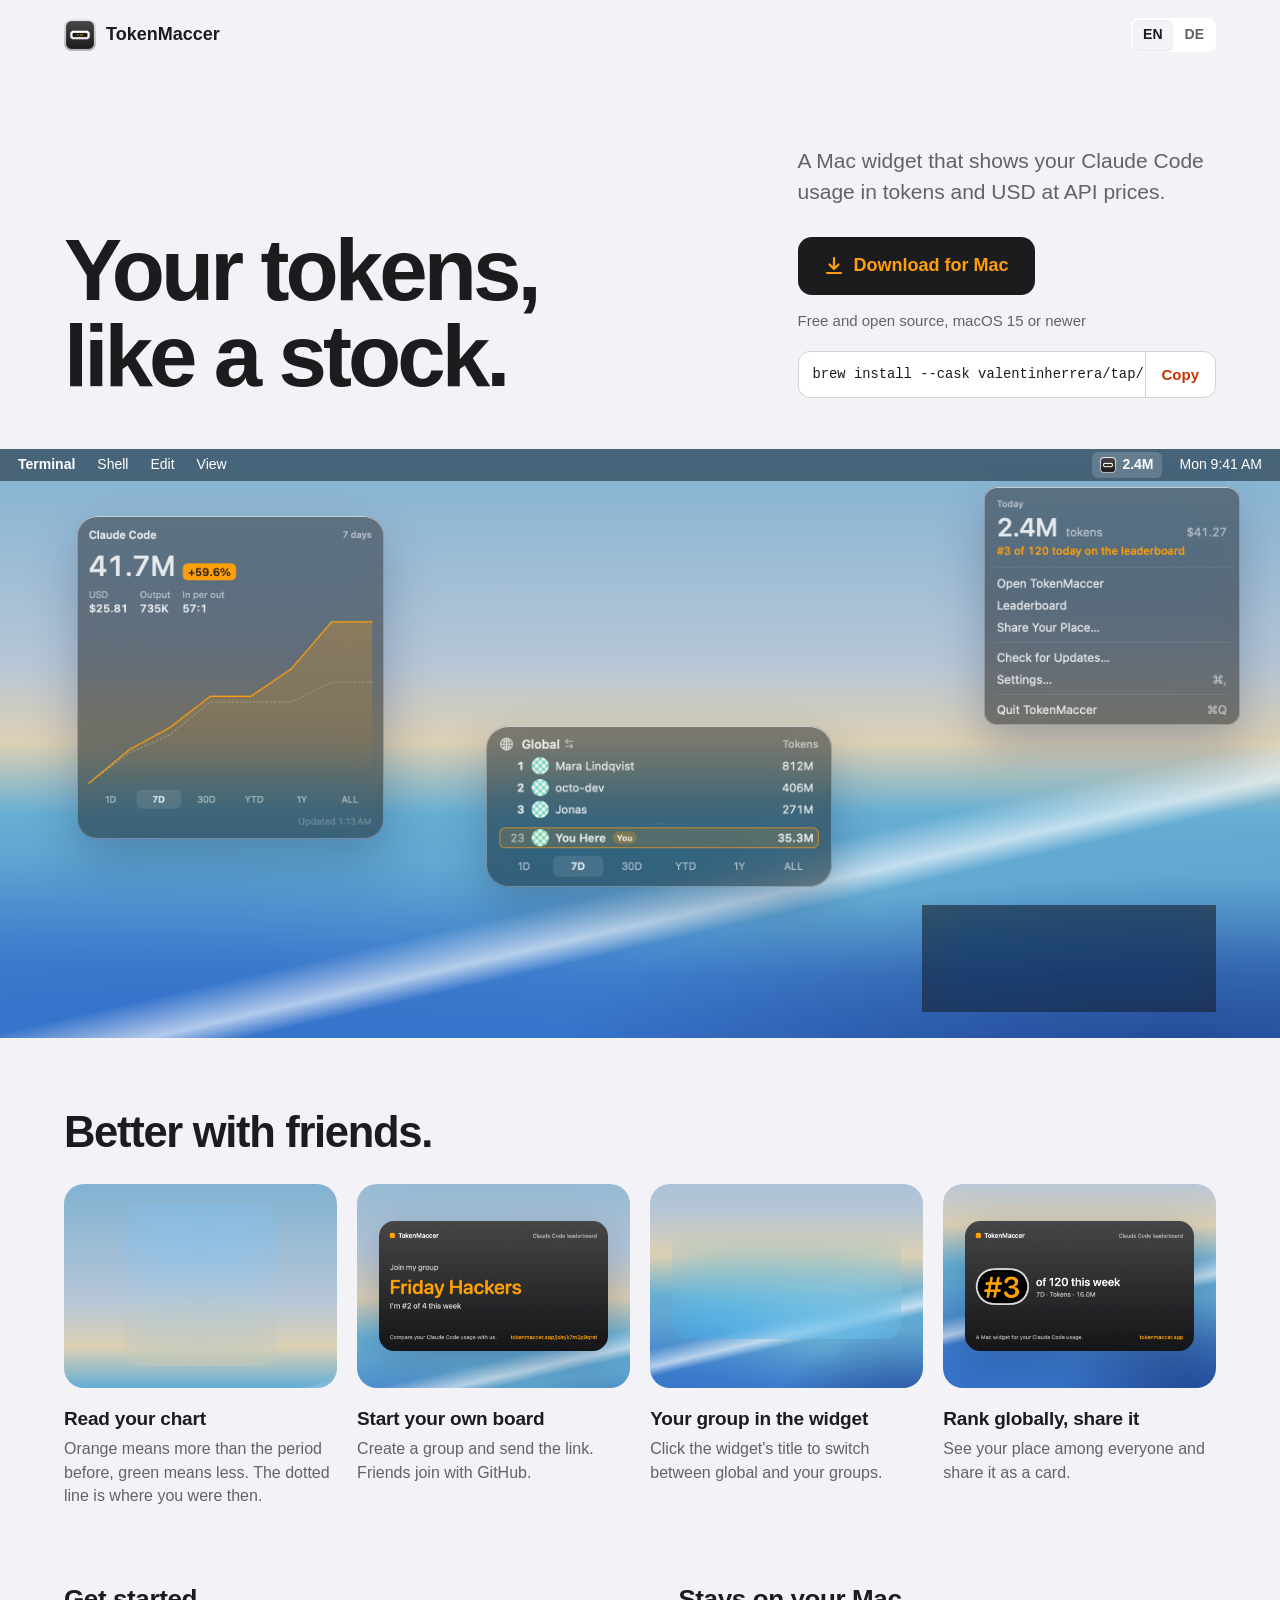
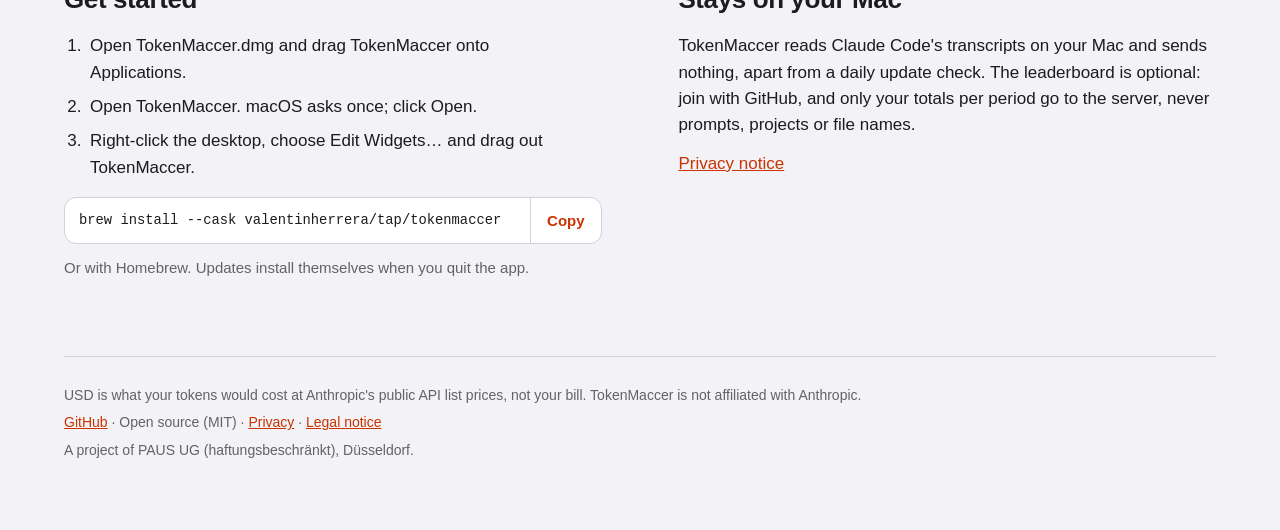
==== commit be1d2db1: "Website: widgets as Liquid Glass on a light macOS-26-style desk Valentin (03.11.2026): the pictures " ====
--- a/docs/index.html
+++ b/docs/index.html
@@ -12,8 +12,10 @@
      fixtures in app/Preview), never from anyone's real usage. -->
 <link rel="stylesheet" href="assets/colors.css">
 <style>
-  /* colours: only assets/colors.css (Graphite & Amber). The desk below the headline is always graphite, in light mode
-     too: it is a Mac desktop, and amber belongs on dark ground only. */
+  /* colours: only assets/colors.css (Graphite & Amber, plus the desk wallpaper and glass tokens). The desk and the card
+     backgrounds are a light macOS-26-style wallpaper in both modes; the widgets sit on it as Liquid Glass: the pictures
+     are transparent (scripts/render_site_images.sh) and the glass is drawn here, so the wallpaper shows through wherever
+     a widget lies. */
   * { box-sizing: border-box; }
   html { -webkit-text-size-adjust: 100%; }
   body {
@@ -57,17 +59,17 @@
   /* The desk: a Mac desktop with the real widgets on it */
   .desk {
     position: relative; overflow: hidden; border-radius: 28px;
-    background: var(--gradient-field);
+    background: var(--gradient-wallpaper);
     height: clamp(560px, 46vw, 980px); margin: 0 calc(-1 * var(--gutter)) 72px;
     border-radius: 0;
   }
   .menubar {
     position: absolute; inset: 0 0 auto 0; height: 32px; display: flex; align-items: center; gap: 22px;
     padding: 0 18px; font-size: 14px; color: var(--white);
-    background: rgba(28,28,30,.55); -webkit-backdrop-filter: blur(20px); backdrop-filter: blur(20px);
+    background: var(--glass-tint); -webkit-backdrop-filter: blur(20px) saturate(1.6); backdrop-filter: blur(20px) saturate(1.6);
   }
   .menubar .app { font-weight: 700; }
-  .menubar .menu { color: var(--gray-200); }
+  .menubar .menu { color: var(--white); }
   .menubar .right { margin-left: auto; display: flex; align-items: center; gap: 18px; }
   .menubar .ticker {
     align-items: center; gap: 6px; padding: 2px 8px; border-radius: 6px;
@@ -75,14 +77,26 @@
   }
   .menubar .ticker img { width: 16px; height: 16px; }
   .menubar .clock { font-variant-numeric: tabular-nums; white-space: nowrap; }
+  /* Liquid Glass: blur and saturate the wallpaper behind the picture, a graphite veil for white text, a light top sheen,
+     a fine bright rim. Corner radius as on macOS (6.5 % of the width), written per shape so corners stay circular. */
+  .glass {
+    background: var(--glass-sheen), var(--glass-tint);
+    -webkit-backdrop-filter: blur(28px) saturate(1.5); backdrop-filter: blur(28px) saturate(1.5);
+    box-shadow: inset 0 0 0 1px var(--glass-edge), inset 0 1px 0 var(--glass-highlight), 0 22px 48px var(--glass-shadow);
+  }
+  .glass.large { border-radius: 6.5% / 6.2%; }     /* 728 x 764 */
+  .glass.medium { border-radius: 6.5% / 13.9%; }   /* 728 x 340 */
+  .glass.panel { border-radius: 5% / 5.4%; }       /* 560 x 520 */
   .desk > img { position: absolute; height: auto; display: block; }
-  .w-usage { left: max(6%, var(--gutter)); top: calc(32px + 6%); width: clamp(300px, 24vw, 470px); filter: drop-shadow(0 24px 40px rgba(0,0,0,.5)); }
-  .w-board { left: 38%; top: 47%; width: clamp(330px, 27vw, 530px); border-radius: clamp(20px, 1.6vw, 32px); box-shadow: 0 24px 40px rgba(0,0,0,.5); }
+  .w-usage { left: max(6%, var(--gutter)); top: calc(32px + 6%); width: clamp(300px, 24vw, 470px); }
+  .w-board { left: 38%; top: 47%; width: clamp(330px, 27vw, 530px); }
   /* the menu bar panel opens under its item */
-  .w-panel { right: max(18px, calc(var(--gutter) - 24px)); top: 38px; width: clamp(250px, 20vw, 390px); filter: drop-shadow(0 24px 40px rgba(0,0,0,.55)); }
+  .w-panel { right: max(18px, calc(var(--gutter) - 24px)); top: 38px; width: clamp(250px, 20vw, 390px); }
   .desk .note {
-    position: absolute; right: var(--gutter); bottom: 26px; margin: 0; max-width: 20em;
-    font-size: 14px; color: var(--gray-300);
+    position: absolute; right: var(--gutter); bottom: 26px; margin: 0; max-width: 21em; padding: 10px 14px; border-radius: 14px;
+    font-size: 14px; color: var(--white);
+    background: var(--glass-tint-strong); -webkit-backdrop-filter: blur(24px) saturate(1.6); backdrop-filter: blur(24px) saturate(1.6);
+    box-shadow: inset 0 0 0 1px var(--glass-edge);
   }
 
   /* Copy field: the brew command (and the page link on a phone) on one line that scrolls, with a 44 pt button */
@@ -104,16 +118,21 @@
     .intro .copy.brew { display: none; }
   }
 
-  /* Better with friends: four cards, each a real render on graphite and one line */
+  /* Better with friends: four cards, each a real render on its own stretch of the wallpaper and one line */
   .friends { padding: 0 0 72px; }
   .friends h2 { font-size: clamp(30px, 3.4vw, 52px); letter-spacing: -0.03em; line-height: 1.05; margin: 0 0 28px; }
   .cards { display: grid; grid-template-columns: repeat(4, minmax(0, 1fr)); gap: clamp(14px, 1.6vw, 28px); margin: 0; padding: 0; list-style: none; }
   .cards li { display: flex; flex-direction: column; }
   .shot {
     display: flex; align-items: center; justify-content: center; aspect-ratio: 4 / 3; padding: 8%;
-    background: var(--gradient-field); border-radius: 20px; overflow: hidden;
-  }
-  .shot img { display: block; max-width: 100%; max-height: 100%; width: auto; height: auto; filter: drop-shadow(0 14px 24px rgba(0,0,0,.45)); }
+    background: var(--gradient-wallpaper); background-size: 100% 160%; border-radius: 20px; overflow: hidden;
+  }
+  .cards li:nth-child(1) .shot { background-position: 0 0; }
+  .cards li:nth-child(2) .shot { background-position: 0 40%; }
+  .cards li:nth-child(3) .shot { background-position: 0 75%; }
+  .cards li:nth-child(4) .shot { background-position: 0 100%; }
+  .shot img { display: block; max-width: 100%; max-height: 100%; width: auto; height: auto; }
+  .shot img.round { filter: drop-shadow(0 14px 24px var(--glass-shadow)); }
   .shot img.round { border-radius: clamp(10px, 1.2vw, 18px); }
   .cards h3 { font-size: 19px; letter-spacing: -0.01em; margin: 16px 0 4px; }
   .cards p { margin: 0; color: var(--color-text-secondary); font-size: 16px; line-height: 1.45; }
@@ -158,7 +177,7 @@
     .desk { height: auto; padding: 56px 16px 20px; border-radius: 22px; margin: 0 0 48px; box-shadow: 0 30px 80px rgba(28,28,30,.28); }
     .desk > img { position: static; margin: 0 auto 18px; max-width: 100%; }
     .w-usage { width: 300px; }
-    .w-board { width: 100%; max-width: 364px; border-radius: 18px; }
+    .w-board { width: 100%; max-width: 364px; }
     .w-panel { display: none !important; }
     .menubar { gap: 14px; padding: 0 12px; font-size: 13px; }
     html[lang] .menubar .menu { display: none; }
@@ -220,9 +239,9 @@
           <span class="clock" data-lang="en">Mon 9:41 AM</span><span class="clock" data-lang="de">Mo. 9:41</span>
         </span>
       </div>
-      <img class="w-usage" src="assets/widget-dark-en.png" data-i18n-src width="610" height="640" alt="">
-      <img class="w-board" src="assets/board-widget-dark-en.png" data-i18n-src width="728" height="340" alt="">
-      <img class="w-panel" src="assets/menubar-dark-en.png" data-i18n-src width="560" height="520" alt="">
+      <img class="w-usage glass large" src="assets/widget-dark-en.png" data-i18n-src width="728" height="764" alt="">
+      <img class="w-board glass medium" src="assets/board-widget-dark-en.png" data-i18n-src width="728" height="340" alt="">
+      <img class="w-panel glass panel" src="assets/menubar-dark-en.png" data-i18n-src width="560" height="520" alt="">
       <p class="note" id="desk-en" data-lang="en">On your desktop: the usage widget, the leaderboard widget, and today's tokens in the menu bar. Demo numbers, made-up names.</p>
       <p class="note" id="desk-de" data-lang="de">Auf deinem Schreibtisch: das Verbrauchs-Widget, das Leaderboard-Widget und die Token von heute in der Menüleiste. Demo-Zahlen, ausgedachte Namen.</p>
     </div>
@@ -232,7 +251,7 @@
       <h2 id="friends-de" data-lang="de">Mit Freunden besser.</h2>
       <ol class="cards">
         <li>
-          <div class="shot"><img src="assets/widget-dark-en.png" data-i18n-src width="610" height="640" alt="" loading="lazy"></div>
+          <div class="shot"><img class="glass large" src="assets/widget-dark-en.png" data-i18n-src width="728" height="764" alt="" loading="lazy"></div>
           <h3 data-lang="en">Read your chart</h3><h3 data-lang="de">Chart lesen</h3>
           <p data-lang="en">Orange means more than the period before, green means less. The dotted line is where you were then.</p>
           <p data-lang="de">Orange heißt mehr als im Zeitraum davor, grün weniger. Die gepunktete Linie zeigt, wo du damals warst.</p>
@@ -244,7 +263,7 @@
           <p data-lang="de">Leg eine Gruppe an und schick den Link. Freunde treten mit GitHub bei.</p>
         </li>
         <li>
-          <div class="shot"><img class="round" src="assets/group-widget-dark-en.png" data-i18n-src width="728" height="340" alt="" loading="lazy"></div>
+          <div class="shot"><img class="glass medium" src="assets/group-widget-dark-en.png" data-i18n-src width="728" height="340" alt="" loading="lazy"></div>
           <h3 data-lang="en">Your group in the widget</h3><h3 data-lang="de">Deine Gruppe im Widget</h3>
           <p data-lang="en">Click the widget's title to switch between global and your groups.</p>
           <p data-lang="de">Ein Klick auf den Titel im Widget wechselt zwischen global und deinen Gruppen.</p>
--- a/docs/assets/colors.css
+++ b/docs/assets/colors.css
@@ -63,3 +63,29 @@
   --color-button-bg: var(--amber);
   --color-button-text: var(--graphite-900);
 }
+
+/* Schreibtisch (Website, Valentin 03.11.2026): heller Hintergrund nach dem macOS-26-Schreibtisch (Himmelblau, Sandhorizont,
+   Cyan-/Kobaltwellen, eigener Verlauf, kein Apple-Bild) und Liquid Glass darüber. Reine Dekoration, keine Bedeutung,
+   kein Amber. Glas = Graphit 52 % über dem unscharfen, gesättigten Hintergrund (Valentin 03.11.2026: „mittel“): weiße
+   Schrift gemessen im Browser (colorkit, WCAG) 3,4–4,0:1, also 3:1 für große Zahlen erfüllt, kleine Beschriftungen
+   darunter; Valentins echte Mac-Widgets: 2,0–2,9:1. Fließtext auf dem Schreibtisch auf --glass-tint-strong: 6,6–9,1:1. */
+:root {
+  --wall-sky: #81B2D2;     /* oklch(0.74 0.07 238) */
+  --wall-haze: #B6C6D7;    /* oklch(0.82 0.03 250) */
+  --wall-sand: #DDD0B4;    /* oklch(0.86 0.04 85) */
+  --wall-cyan: #67AFD3;    /* oklch(0.72 0.09 232) */
+  --wall-cobalt: #3673CB;  /* oklch(0.56 0.15 258) */
+  --wall-deep: #234993;    /* oklch(0.42 0.13 262) */
+  --gradient-wallpaper:
+    radial-gradient(70% 45% at 92% 104%, var(--wall-deep) 0%, rgba(35,73,147,0) 70%),
+    linear-gradient(167deg, rgba(255,255,255,0) 66%, rgba(255,255,255,.62) 70.5%, rgba(255,255,255,0) 73%),
+    radial-gradient(90% 38% at 12% 96%, var(--wall-cobalt) 0%, rgba(54,115,203,0) 72%),
+    radial-gradient(120% 22% at 60% 74%, rgba(103,175,211,.85) 0%, rgba(103,175,211,0) 70%),
+    linear-gradient(180deg, var(--wall-sky) 0%, var(--wall-haze) 36%, var(--wall-sand) 50%, var(--wall-cyan) 62%, var(--wall-cobalt) 100%);
+  --glass-tint: rgba(28, 28, 30, .52);
+  --glass-tint-strong: rgba(28, 28, 30, .58); /* Fließtext auf dem Schreibtisch, auch über dem Lichtstreif */
+  --glass-sheen: linear-gradient(180deg, rgba(255,255,255,.07) 0%, rgba(255,255,255,0) 45%);
+  --glass-edge: rgba(255, 255, 255, .30);
+  --glass-highlight: rgba(255, 255, 255, .50);
+  --glass-shadow: rgba(20, 44, 90, .28);
+}
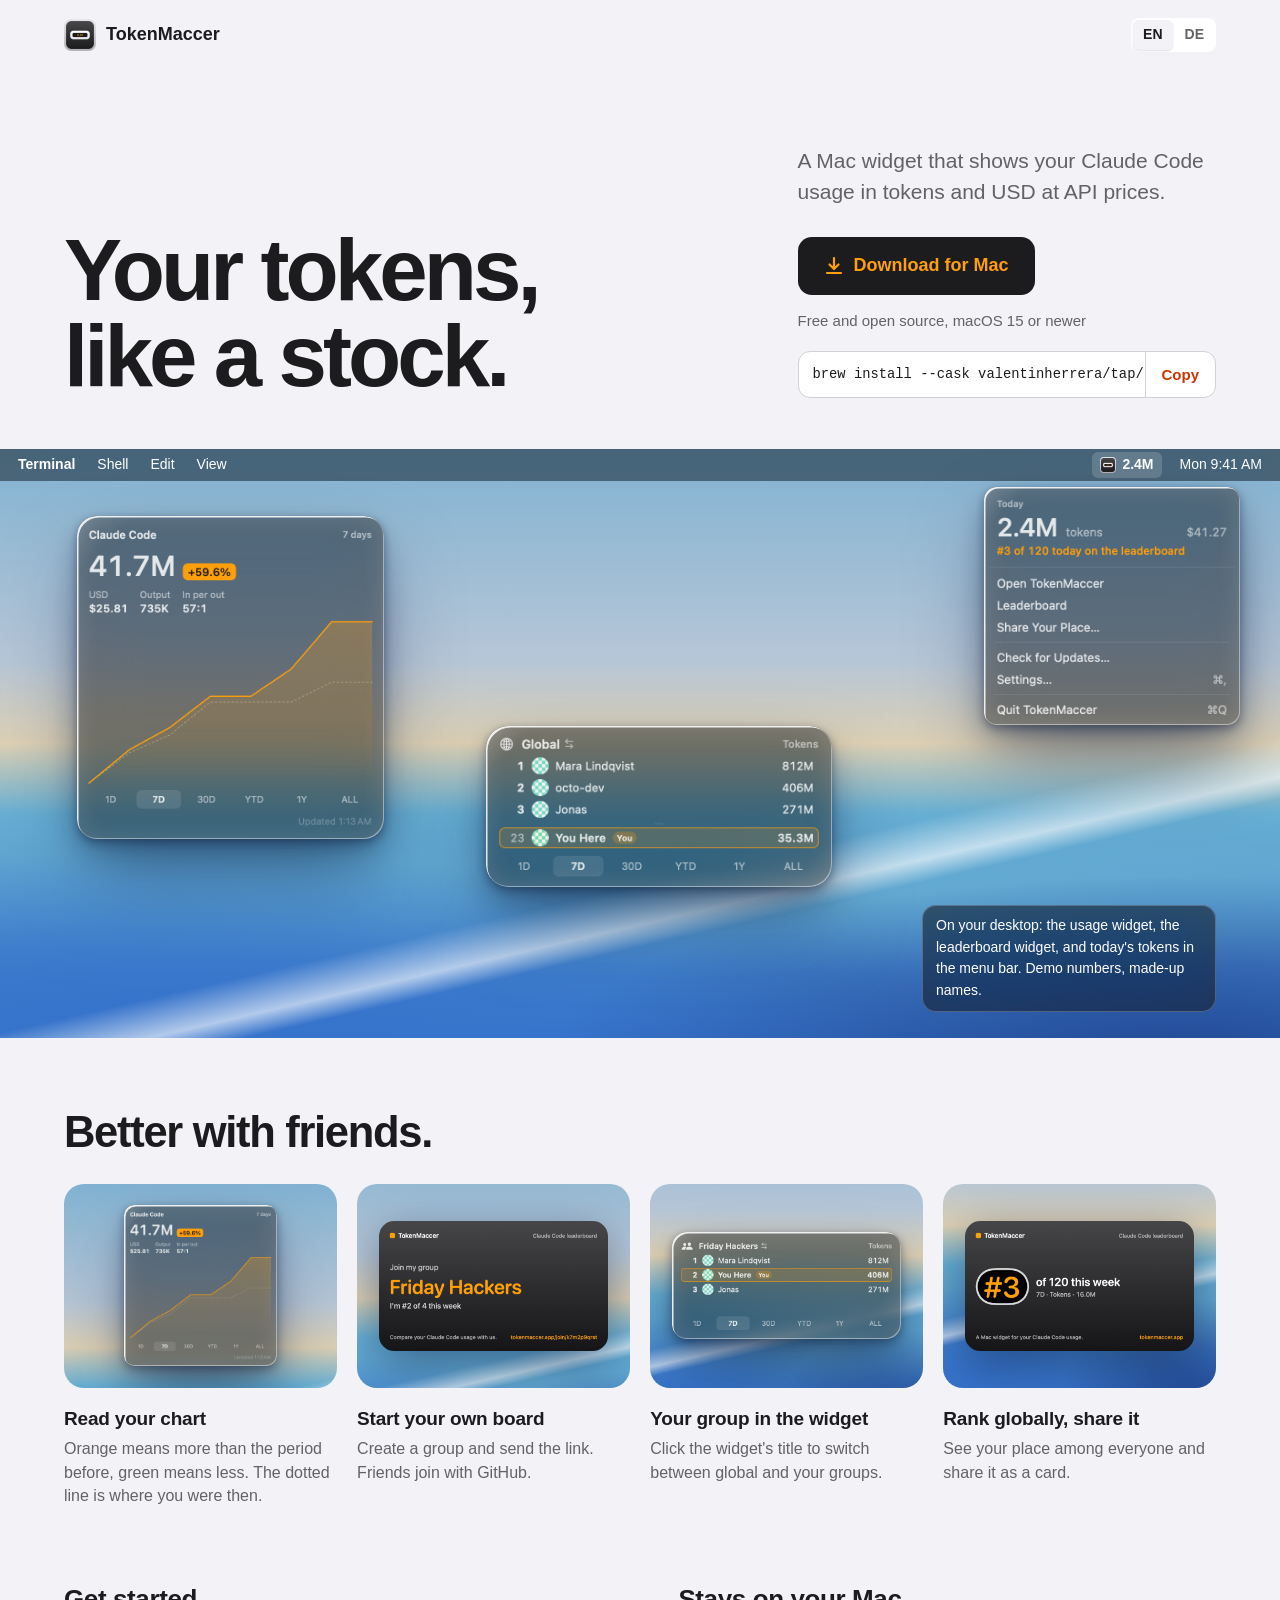
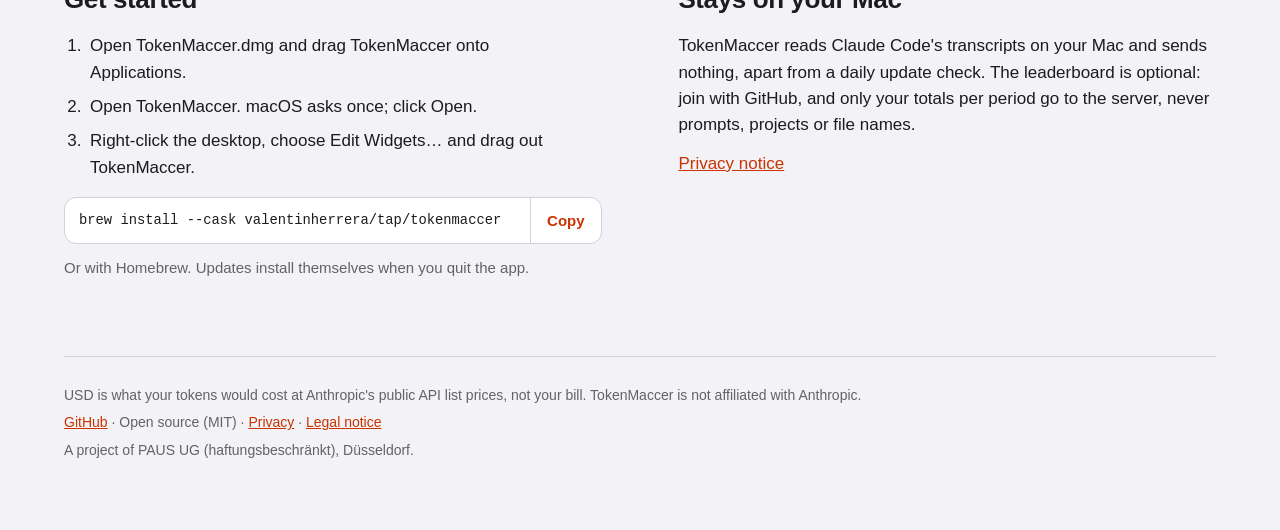
==== commit 1013854a: "Website: glass widgets shine and stand off the desk Valentin: the widgets looked like one shadow ove" ====
--- a/docs/index.html
+++ b/docs/index.html
@@ -82,7 +82,10 @@
   .glass {
     background: var(--glass-sheen), var(--glass-tint);
     -webkit-backdrop-filter: blur(28px) saturate(1.5); backdrop-filter: blur(28px) saturate(1.5);
-    box-shadow: inset 0 0 0 1px var(--glass-edge), inset 0 1px 0 var(--glass-highlight), 0 22px 48px var(--glass-shadow);
+    box-shadow:
+      inset 2px 2px 0 -0.5px var(--glass-highlight), inset -1.5px -1.5px 0 -0.5px var(--glass-rim-low),
+      inset 0 0 0 1px var(--glass-edge), inset 0 0 24px var(--glass-glow),
+      0 3px 8px var(--glass-shadow-near), 0 14px 30px -4px var(--glass-shadow-near), 0 40px 80px -12px var(--glass-shadow);
   }
   .glass.large { border-radius: 6.5% / 6.2%; }     /* 728 x 764 */
   .glass.medium { border-radius: 6.5% / 13.9%; }   /* 728 x 340 */
--- a/docs/assets/colors.css
+++ b/docs/assets/colors.css
@@ -84,8 +84,11 @@
     linear-gradient(180deg, var(--wall-sky) 0%, var(--wall-haze) 36%, var(--wall-sand) 50%, var(--wall-cyan) 62%, var(--wall-cobalt) 100%);
   --glass-tint: rgba(28, 28, 30, .52);
   --glass-tint-strong: rgba(28, 28, 30, .58); /* Fließtext auf dem Schreibtisch, auch über dem Lichtstreif */
-  --glass-sheen: linear-gradient(180deg, rgba(255,255,255,.07) 0%, rgba(255,255,255,0) 45%);
-  --glass-edge: rgba(255, 255, 255, .30);
-  --glass-highlight: rgba(255, 255, 255, .50);
-  --glass-shadow: rgba(20, 44, 90, .28);
+  --glass-sheen: linear-gradient(135deg, rgba(255,255,255,.14) 0%, rgba(255,255,255,0) 9%);
+  --glass-edge: rgba(255, 255, 255, .22);
+  --glass-highlight: rgba(255, 255, 255, .85); /* Lichtkante oben links */
+  --glass-rim-low: rgba(255, 255, 255, .28);   /* schwache Kante unten rechts */
+  --glass-glow: rgba(255, 255, 255, .14);      /* Innenleuchten am Rand */
+  --glass-shadow-near: rgba(10, 24, 52, .38);  /* naher, scharfer Schatten: hebt ab */
+  --glass-shadow: rgba(14, 34, 72, .50);       /* weiter, weicher Schatten */
 }
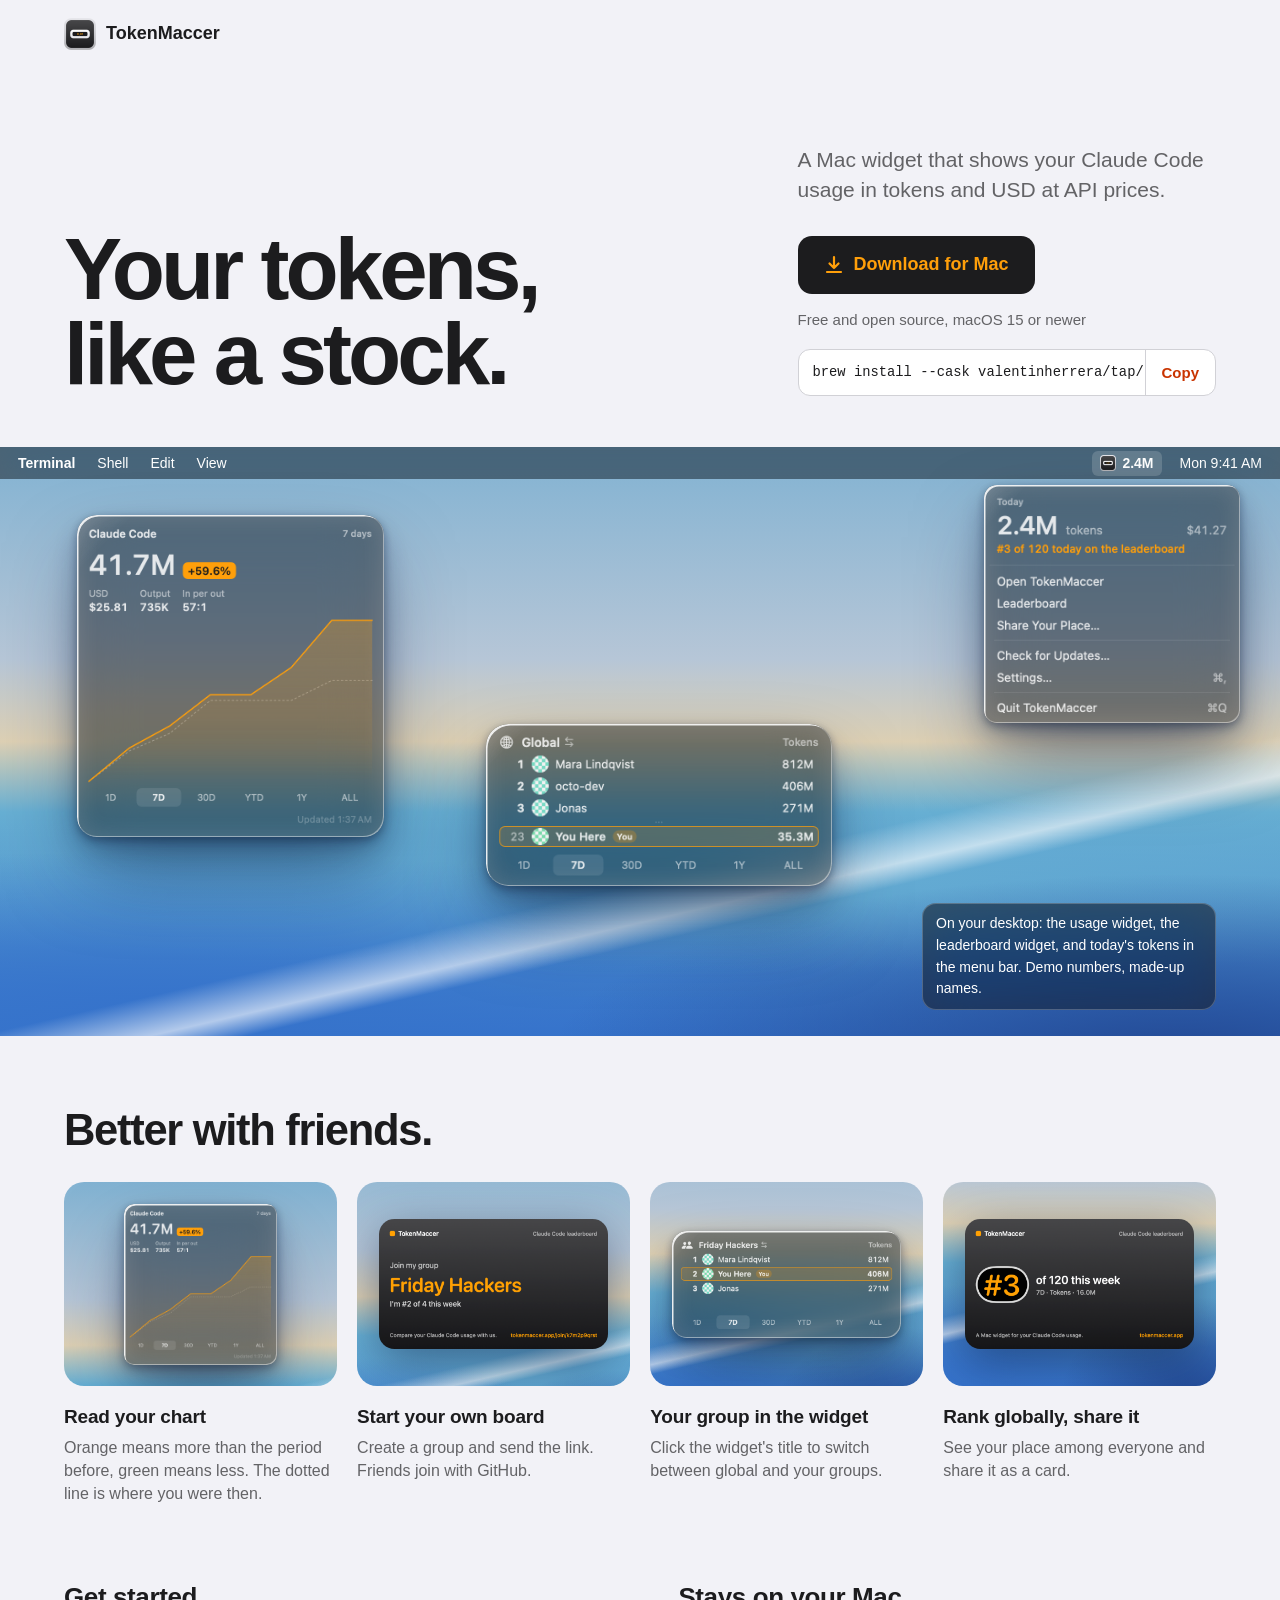
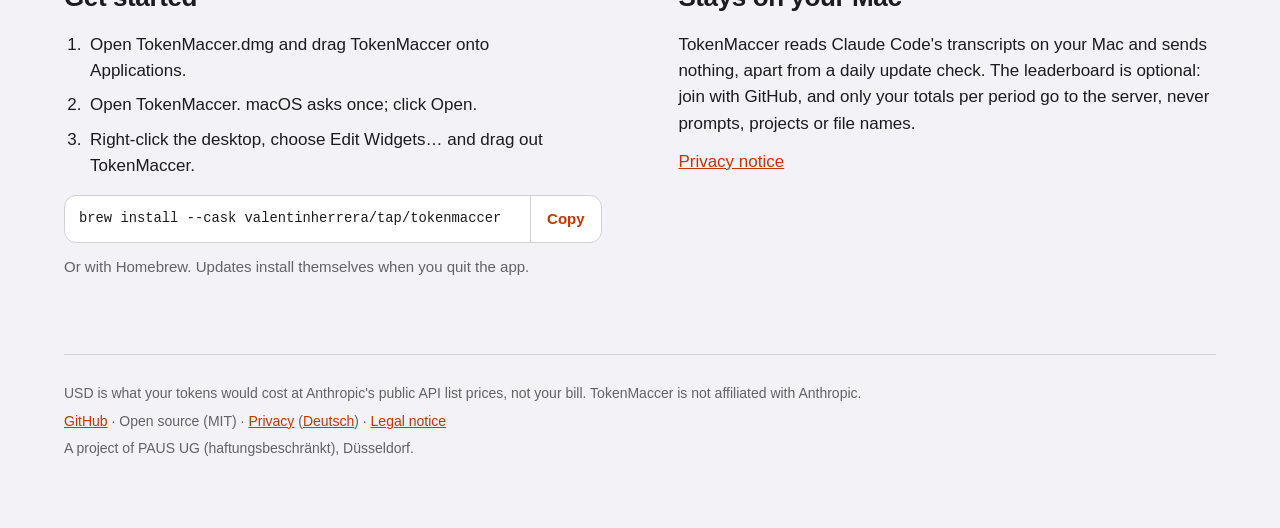
==== commit 3195524b: "Website: English only, German privacy notice stays linked Valentin (03.11.2026): the website only in" ====
--- a/docs/index.html
+++ b/docs/index.html
@@ -32,12 +32,6 @@
   header { display: flex; align-items: center; justify-content: space-between; padding: 18px 0; }
   .brand { display: flex; align-items: center; gap: 10px; font-weight: 600; font-size: 18px; color: var(--color-text); text-decoration: none; }
   .brand img { width: 32px; height: 32px; }
-  .lang { display: flex; gap: 2px; background: var(--color-surface); border-radius: 8px; padding: 2px; }
-  .lang button {
-    border: 0; background: transparent; color: var(--color-text-secondary); font: inherit; font-size: 14px; font-weight: 600;
-    padding: 4px 10px; border-radius: 6px; cursor: pointer;
-  }
-  .lang button[aria-pressed="true"] { background: var(--color-bg); color: var(--color-text); box-shadow: 0 1px 2px rgba(0,0,0,.12); }
 
   /* Headline */
   .intro { padding: 56px 0 40px; }
@@ -72,7 +66,7 @@
   .menubar .menu { color: var(--white); }
   .menubar .right { margin-left: auto; display: flex; align-items: center; gap: 18px; }
   .menubar .ticker {
-    align-items: center; gap: 6px; padding: 2px 8px; border-radius: 6px;
+    display: inline-flex; align-items: center; gap: 6px; padding: 2px 8px; border-radius: 6px;
     background: rgba(255,255,255,.16); font-weight: 600; font-variant-numeric: tabular-nums; white-space: nowrap;
   }
   .menubar .ticker img { width: 16px; height: 16px; }
@@ -154,9 +148,6 @@
   footer { border-top: 1px solid var(--color-border); padding: 28px 0 44px; color: var(--color-text-secondary); font-size: 14px; }
   footer p { margin: 0 0 6px; }
 
-  [data-lang] { display: none; }
-  html[lang="en"] [data-lang="en"], html[lang="de"] [data-lang="de"] { display: revert; }
-  html[lang="en"] .ticker[data-lang="en"], html[lang="de"] .ticker[data-lang="de"] { display: inline-flex; }
 
   @media (min-width: 1280px) {
     .intro { display: grid; grid-template-columns: minmax(0, 1.6fr) minmax(0, 1fr); grid-template-areas: "h1 lede" "h1 cta" "h1 copy";
@@ -183,10 +174,9 @@
     .w-board { width: 100%; max-width: 364px; }
     .w-panel { display: none !important; }
     .menubar { gap: 14px; padding: 0 12px; font-size: 13px; }
-    html[lang] .menubar .menu { display: none; }
+    .menubar .menu { display: none; }
     .desk .note { position: static; text-align: center; margin: 4px auto 0; }
     .more { grid-template-columns: 1fr; gap: 36px; }
-    .lang button { min-height: 44px; min-width: 44px; font-size: 15px; }
     .cards { grid-template-columns: 1fr; row-gap: 28px; }
     .friends { padding-bottom: 56px; }
   }
@@ -196,170 +186,115 @@
 <div class="wrap">
   <header>
     <a class="brand" href="/"><img src="assets/icon.png" alt="">TokenMaccer</a>
-    <div class="lang" role="group" aria-label="Language">
-      <button type="button" data-set-lang="en" aria-pressed="true">EN</button>
-      <button type="button" data-set-lang="de" aria-pressed="false">DE</button>
-    </div>
   </header>
 
   <main>
     <div class="intro">
-      <h1 data-lang="en"><span>Your tokens,</span> <span>like a stock.</span></h1>
-      <h1 data-lang="de"><span>Deine Token,</span> <span>wie eine Aktie.</span></h1>
-      <p class="lede" data-lang="en">A Mac widget that shows your Claude Code usage in tokens and USD at API prices.</p>
-      <p class="lede" data-lang="de">Ein Mac-Widget, das deinen Claude-Code-Verbrauch in Token und USD zu API-Preisen zeigt.</p>
+      <h1><span>Your tokens,</span> <span>like a stock.</span></h1>
+      <p class="lede">A Mac widget that shows your Claude Code usage in tokens and USD at API prices.</p>
       <div class="cta">
         <a class="download" href="https://github.com/valentinherrera/tokenmaccer/releases/latest/download/TokenMaccer.dmg">
           <svg width="20" height="20" viewBox="0 0 20 20" aria-hidden="true"><path d="M10 2v11m0 0-4.5-4.5M10 13l4.5-4.5M3 17h14" fill="none" stroke="currentColor" stroke-width="2.2" stroke-linecap="round" stroke-linejoin="round"/></svg>
-          <span data-lang="en">Download for Mac</span><span data-lang="de">Für den Mac laden</span>
+          Download for Mac
         </a>
-        <span class="req" data-lang="en">Free and open source, macOS 15 or newer</span>
-        <span class="req" data-lang="de">Kostenlos und Open Source, ab macOS 15</span>
+        <span class="req">Free and open source, macOS 15 or newer</span>
       </div>
       <div class="copy brew">
         <code>brew install --cask valentinherrera/tap/tokenmaccer</code>
-        <button type="button" data-copy="brew install --cask valentinherrera/tap/tokenmaccer"><span data-lang="en">Copy</span><span data-lang="de">Kopieren</span></button>
+        <button type="button" data-copy="brew install --cask valentinherrera/tap/tokenmaccer">Copy</button>
       </div>
       <div class="phone">
-        <p data-lang="en">TokenMaccer runs on a Mac. Copy the link and open it there.</p>
-        <p data-lang="de">TokenMaccer läuft auf dem Mac. Kopier den Link und öffne ihn dort.</p>
+        <p>TokenMaccer runs on a Mac. Copy the link and open it there.</p>
         <div class="copy">
           <code>tokenmaccer.app</code>
-          <button type="button" data-copy="https://tokenmaccer.app"><span data-lang="en">Copy link</span><span data-lang="de">Link kopieren</span></button>
+          <button type="button" data-copy="https://tokenmaccer.app">Copy link</button>
         </div>
       </div>
     </div>
 
-    <div class="desk" role="img" aria-labelledby="desk-en desk-de">
+    <div class="desk" role="img" aria-labelledby="desk-note">
       <div class="menubar" aria-hidden="true">
         <span class="app">Terminal</span>
-        <span class="menu" data-lang="en">Shell</span><span class="menu" data-lang="de">Shell</span>
-        <span class="menu" data-lang="en">Edit</span><span class="menu" data-lang="de">Bearbeiten</span>
-        <span class="menu" data-lang="en">View</span><span class="menu" data-lang="de">Darstellung</span>
+        <span class="menu">Shell</span>
+        <span class="menu">Edit</span>
+        <span class="menu">View</span>
         <span class="right">
-          <span class="ticker" data-lang="en"><img src="assets/icon.png" alt="">2.4M</span>
-          <span class="ticker" data-lang="de"><img src="assets/icon.png" alt="">2,4 Mio.</span>
-          <span class="clock" data-lang="en">Mon 9:41 AM</span><span class="clock" data-lang="de">Mo. 9:41</span>
+          <span class="ticker"><img src="assets/icon.png" alt="">2.4M</span>
+          <span class="clock">Mon 9:41 AM</span>
         </span>
       </div>
-      <img class="w-usage glass large" src="assets/widget-dark-en.png" data-i18n-src width="728" height="764" alt="">
-      <img class="w-board glass medium" src="assets/board-widget-dark-en.png" data-i18n-src width="728" height="340" alt="">
-      <img class="w-panel glass panel" src="assets/menubar-dark-en.png" data-i18n-src width="560" height="520" alt="">
-      <p class="note" id="desk-en" data-lang="en">On your desktop: the usage widget, the leaderboard widget, and today's tokens in the menu bar. Demo numbers, made-up names.</p>
-      <p class="note" id="desk-de" data-lang="de">Auf deinem Schreibtisch: das Verbrauchs-Widget, das Leaderboard-Widget und die Token von heute in der Menüleiste. Demo-Zahlen, ausgedachte Namen.</p>
+      <img class="w-usage glass large" src="assets/widget-dark-en.png" width="728" height="764" alt="">
+      <img class="w-board glass medium" src="assets/board-widget-dark-en.png" width="728" height="340" alt="">
+      <img class="w-panel glass panel" src="assets/menubar-dark-en.png" width="560" height="520" alt="">
+      <p class="note" id="desk-note">On your desktop: the usage widget, the leaderboard widget, and today's tokens in the menu bar. Demo numbers, made-up names.</p>
     </div>
 
-    <section class="friends" aria-labelledby="friends-en friends-de">
-      <h2 id="friends-en" data-lang="en">Better with friends.</h2>
-      <h2 id="friends-de" data-lang="de">Mit Freunden besser.</h2>
+    <section class="friends" aria-labelledby="friends-h">
+      <h2 id="friends-h">Better with friends.</h2>
       <ol class="cards">
         <li>
-          <div class="shot"><img class="glass large" src="assets/widget-dark-en.png" data-i18n-src width="728" height="764" alt="" loading="lazy"></div>
-          <h3 data-lang="en">Read your chart</h3><h3 data-lang="de">Chart lesen</h3>
-          <p data-lang="en">Orange means more than the period before, green means less. The dotted line is where you were then.</p>
-          <p data-lang="de">Orange heißt mehr als im Zeitraum davor, grün weniger. Die gepunktete Linie zeigt, wo du damals warst.</p>
+          <div class="shot"><img class="glass large" src="assets/widget-dark-en.png" width="728" height="764" alt="" loading="lazy"></div>
+          <h3>Read your chart</h3>
+          <p>Orange means more than the period before, green means less. The dotted line is where you were then.</p>
         </li>
         <li>
-          <div class="shot"><img class="round" src="assets/invite-card-en.png" data-i18n-src width="800" height="453" alt="" loading="lazy"></div>
-          <h3 data-lang="en">Start your own board</h3><h3 data-lang="de">Eigenes Leaderboard</h3>
-          <p data-lang="en">Create a group and send the link. Friends join with GitHub.</p>
-          <p data-lang="de">Leg eine Gruppe an und schick den Link. Freunde treten mit GitHub bei.</p>
+          <div class="shot"><img class="round" src="assets/invite-card-en.png" width="800" height="453" alt="" loading="lazy"></div>
+          <h3>Start your own board</h3>
+          <p>Create a group and send the link. Friends join with GitHub.</p>
         </li>
         <li>
-          <div class="shot"><img class="glass medium" src="assets/group-widget-dark-en.png" data-i18n-src width="728" height="340" alt="" loading="lazy"></div>
-          <h3 data-lang="en">Your group in the widget</h3><h3 data-lang="de">Deine Gruppe im Widget</h3>
-          <p data-lang="en">Click the widget's title to switch between global and your groups.</p>
-          <p data-lang="de">Ein Klick auf den Titel im Widget wechselt zwischen global und deinen Gruppen.</p>
+          <div class="shot"><img class="glass medium" src="assets/group-widget-dark-en.png" width="728" height="340" alt="" loading="lazy"></div>
+          <h3>Your group in the widget</h3>
+          <p>Click the widget's title to switch between global and your groups.</p>
         </li>
         <li>
-          <div class="shot"><img class="round" src="assets/share-card-en.png" data-i18n-src width="800" height="453" alt="" loading="lazy"></div>
-          <h3 data-lang="en">Rank globally, share it</h3><h3 data-lang="de">Global vergleichen, teilen</h3>
-          <p data-lang="en">See your place among everyone and share it as a card.</p>
-          <p data-lang="de">Sieh deinen Platz unter allen und teile ihn als Karte.</p>
+          <div class="shot"><img class="round" src="assets/share-card-en.png" width="800" height="453" alt="" loading="lazy"></div>
+          <h3>Rank globally, share it</h3>
+          <p>See your place among everyone and share it as a card.</p>
         </li>
       </ol>
     </section>
 
     <div class="more">
       <section>
-        <h2 data-lang="en">Get started</h2>
-        <h2 data-lang="de">Loslegen</h2>
-        <ol class="steps" data-lang="en">
+        <h2>Get started</h2>
+        <ol class="steps">
           <li>Open TokenMaccer.dmg and drag TokenMaccer onto Applications.</li>
           <li>Open TokenMaccer. macOS asks once; click Open.</li>
           <li>Right-click the desktop, choose Edit Widgets… and drag out TokenMaccer.</li>
-        </ol>
-        <ol class="steps" data-lang="de">
-          <li>Öffne TokenMaccer.dmg und zieh TokenMaccer auf Programme.</li>
-          <li>Öffne TokenMaccer. macOS fragt einmal nach; klick auf Öffnen.</li>
-          <li>Rechtsklick auf den Schreibtisch, Widgets bearbeiten … wählen und TokenMaccer herausziehen.</li>
         </ol>
         <!-- The cask lives in github.com/valentinherrera/homebrew-tap (Casks/tokenmaccer.rb), generated by
              scripts/release.sh from packaging/homebrew/tokenmaccer.rb. -->
         <div class="copy">
           <code>brew install --cask valentinherrera/tap/tokenmaccer</code>
-          <button type="button" data-copy="brew install --cask valentinherrera/tap/tokenmaccer"><span data-lang="en">Copy</span><span data-lang="de">Kopieren</span></button>
+          <button type="button" data-copy="brew install --cask valentinherrera/tap/tokenmaccer">Copy</button>
         </div>
-        <p class="quiet" data-lang="en" style="margin-top:12px">Or with Homebrew. Updates install themselves when you quit the app.</p>
-        <p class="quiet" data-lang="de" style="margin-top:12px">Oder mit Homebrew. Updates installieren sich selbst, wenn du die App beendest.</p>
+        <p class="quiet" style="margin-top:12px">Or with Homebrew. Updates install themselves when you quit the app.</p>
       </section>
       <section id="privacy">
-        <h2 data-lang="en">Stays on your Mac</h2>
-        <h2 data-lang="de">Bleibt auf deinem Mac</h2>
-        <p data-lang="en">TokenMaccer reads Claude Code's transcripts on your Mac and sends nothing, apart from a daily update check. The leaderboard is optional: join with GitHub, and only your totals per period go to the server, never prompts, projects or file names.</p>
-        <p data-lang="de">TokenMaccer liest die Transkripte von Claude Code auf deinem Mac und sendet nichts, bis auf eine tägliche Update-Prüfung. Das Leaderboard ist freiwillig: Tritt mit GitHub bei, dann gehen nur deine Summen je Zeitraum an den Server, nie Prompts, Projekte oder Dateinamen.</p>
-        <p data-lang="en"><a href="/privacy">Privacy notice</a></p>
-        <p data-lang="de"><a href="/privacy/de">Datenschutzhinweis</a></p>
+        <h2>Stays on your Mac</h2>
+        <p>TokenMaccer reads Claude Code's transcripts on your Mac and sends nothing, apart from a daily update check. The leaderboard is optional: join with GitHub, and only your totals per period go to the server, never prompts, projects or file names.</p>
+        <p><a href="/privacy">Privacy notice</a></p>
       </section>
     </div>
   </main>
 
   <footer>
-    <p data-lang="en">USD is what your tokens would cost at Anthropic's public API list prices, not your bill. TokenMaccer is not affiliated with Anthropic.</p>
-    <p data-lang="de">USD ist, was deine Token zu Anthropics öffentlichen API-Listenpreisen kosten würden, nicht deine Rechnung. TokenMaccer gehört nicht zu Anthropic.</p>
-    <p><a href="https://github.com/valentinherrera/tokenmaccer">GitHub</a> · <span data-lang="en">Open source (MIT)</span><span data-lang="de">Open Source (MIT)</span> · <a href="/privacy" data-lang="en">Privacy</a><a href="/privacy/de" data-lang="de">Datenschutz</a> · <a href="/impressum" data-lang="en">Legal notice</a><a href="/impressum" data-lang="de">Impressum</a></p>
-    <p data-lang="en">A project of PAUS UG (haftungsbeschränkt), Düsseldorf.</p>
-    <p data-lang="de">Ein Projekt der PAUS UG (haftungsbeschränkt), Düsseldorf.</p>
+    <p>USD is what your tokens would cost at Anthropic's public API list prices, not your bill. TokenMaccer is not affiliated with Anthropic.</p>
+    <p><a href="https://github.com/valentinherrera/tokenmaccer">GitHub</a> · Open source (MIT) · <a href="/privacy">Privacy</a> (<a href="/privacy/de" hreflang="de" lang="de">Deutsch</a>) · <a href="/impressum">Legal notice</a></p>
+    <p>A project of PAUS UG (haftungsbeschränkt), Düsseldorf.</p>
   </footer>
 </div>
 <p class="sr" id="copied" aria-live="polite"></p>
 <script>
-  // Language: ?lang=de|en, then a choice made here before, then the browser's language. The choice is kept in
-  // localStorage (this browser only); nothing leaves the page.
-  (function () {
-    var root = document.documentElement;
-    function set(lang, remember) {
-      root.lang = lang;
-      document.querySelectorAll('[data-set-lang]').forEach(function (b) {
-        b.setAttribute('aria-pressed', String(b.getAttribute('data-set-lang') === lang));
-      });
-      document.querySelectorAll('[data-i18n-src]').forEach(function (el) {
-        var attr = el.tagName === 'SOURCE' ? 'srcset' : 'src';
-        el.setAttribute(attr, el.getAttribute(attr).replace(/-(en|de)\.png$/, '-' + lang + '.png'));
-      });
-      document.querySelector('.desk').setAttribute('aria-labelledby', 'desk-' + lang);
-      document.title = lang === 'de' ? 'TokenMaccer für den Mac' : 'TokenMaccer for Mac';
-      if (remember) { try { localStorage.setItem('lang', lang); } catch (e) {} }
-    }
-    var param = new URLSearchParams(location.search).get('lang');
-    var saved = null;
-    try { saved = localStorage.getItem('lang'); } catch (e) {}
-    var guess = (navigator.language || 'en').toLowerCase().indexOf('de') === 0 ? 'de' : 'en';
-    var lang = param === 'de' || param === 'en' ? param : saved === 'de' || saved === 'en' ? saved : guess;
-    set(lang, false);
-    document.querySelectorAll('[data-set-lang]').forEach(function (b) {
-      b.addEventListener('click', function () { set(b.getAttribute('data-set-lang'), true); });
-    });
-  })();
   // Copy buttons: the clipboard API, else select the text so it can be copied by hand. The result is announced
   // through the live region and shown on the button for two seconds.
   (function () {
     var live = document.getElementById('copied');
-    var words = { en: ['Copied', 'Select and copy'], de: ['Kopiert', 'Markieren und kopieren'] };
+    var w = ['Copied', 'Select and copy'];
     document.querySelectorAll('[data-copy]').forEach(function (b) {
       var original = b.innerHTML;
       function show(ok) {
-        var w = words[document.documentElement.lang] || words.en;
         b.textContent = ok ? w[0] : w[1];
         live.textContent = '';
         setTimeout(function () { live.textContent = ok ? w[0] : w[1]; }, 50);
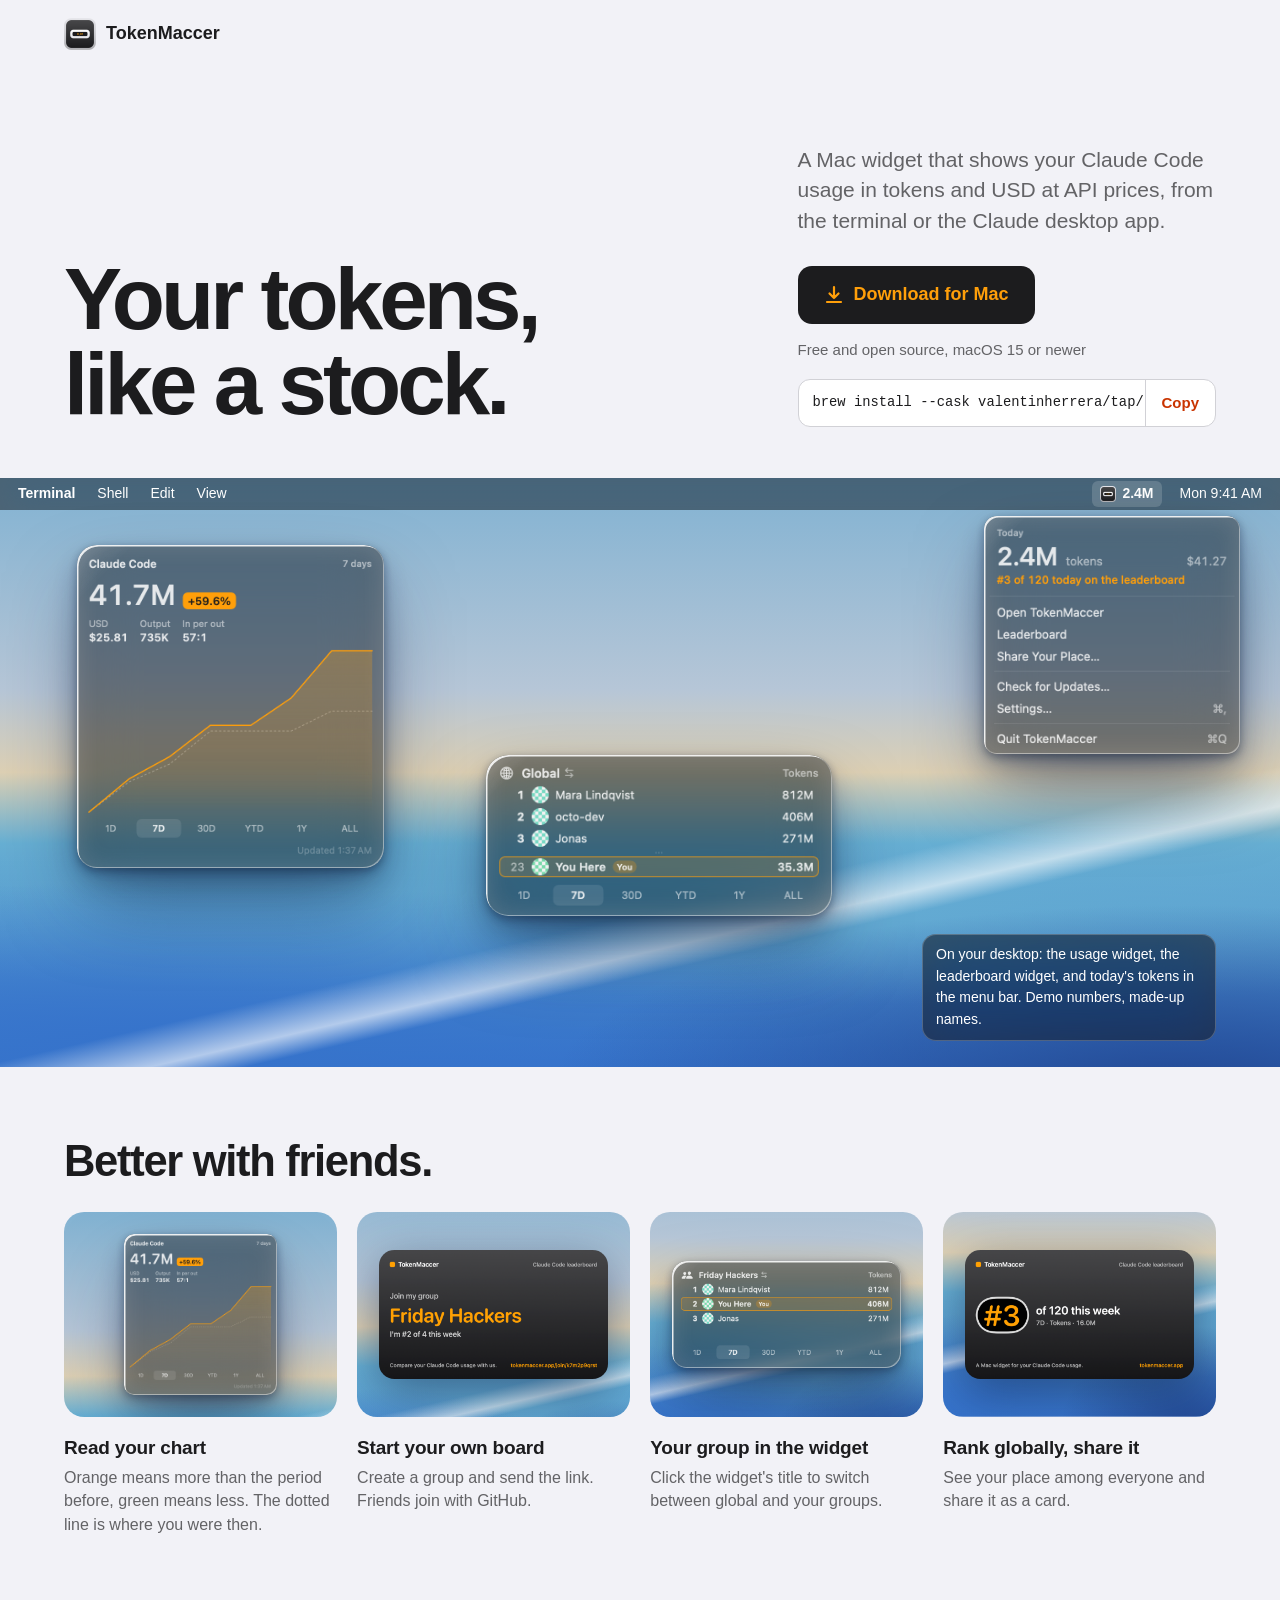
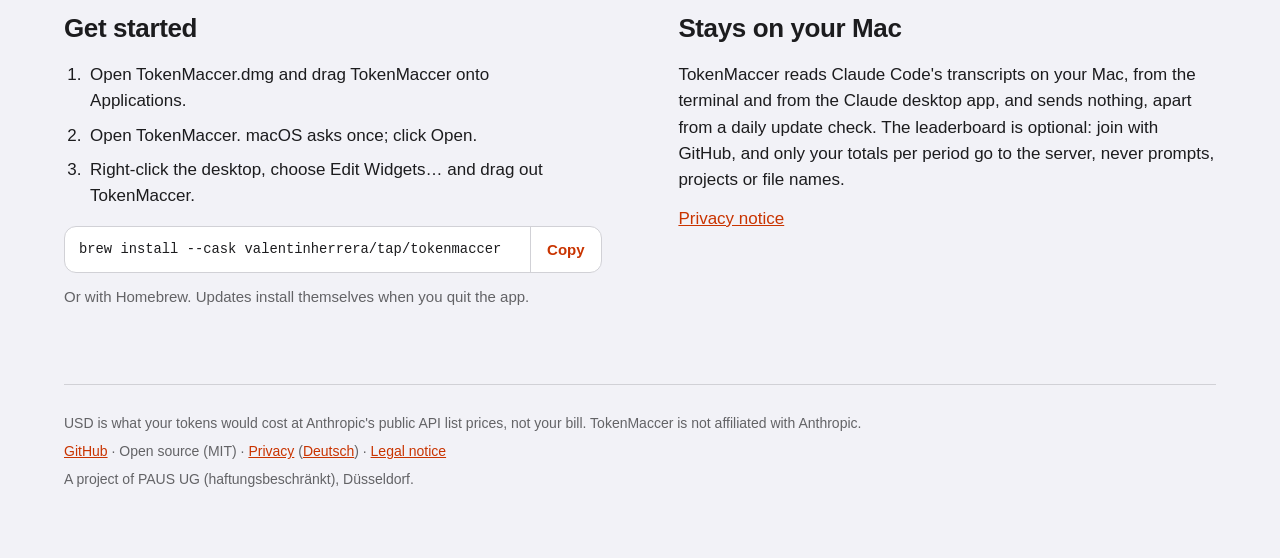
==== commit 9295bc5c: "Say it works with the Claude desktop app too The desktop app's Code tab runs the same Claude Code an" ====
--- a/docs/index.html
+++ b/docs/index.html
@@ -4,9 +4,22 @@
 <meta charset="utf-8">
 <meta name="viewport" content="width=device-width, initial-scale=1">
 <title>TokenMaccer for Mac</title>
-<meta name="description" content="A Mac widget that shows your Claude Code usage in tokens and USD at API prices. Free, open source, for macOS 15 or newer.">
+<meta name="description" content="A Mac widget that shows your Claude Code usage, in the terminal or the Claude desktop app, in tokens and USD at API prices. Free, open source, for macOS 15 or newer.">
 <meta name="color-scheme" content="light dark">
 <link rel="icon" href="assets/icon.png">
+<link rel="apple-touch-icon" href="/assets/icon.png">
+<!-- Link preview (iMessage, WhatsApp, Slack, X, LinkedIn): picture from scripts/render_og_images.sh -->
+<meta property="og:type" content="website">
+<meta property="og:site_name" content="TokenMaccer">
+<meta property="og:url" content="https://tokenmaccer.app/">
+<meta property="og:title" content="TokenMaccer: your tokens, like a stock">
+<meta property="og:description" content="A free Mac widget that shows your Claude Code usage, in the terminal or the Claude desktop app, in tokens and USD, with an optional leaderboard for you and your friends.">
+<meta property="og:image" content="https://tokenmaccer.app/assets/og.jpg">
+<meta property="og:image:type" content="image/jpeg">
+<meta property="og:image:width" content="1200">
+<meta property="og:image:height" content="630">
+<meta property="og:image:alt" content="TokenMaccer: the usage widget and the leaderboard widget as glass on a Mac desktop">
+<meta name="twitter:card" content="summary_large_image">
 <!-- Static page on Vercel (tokenmaccer.app, project root docs/, routes in vercel.json). No build step, no external requests: no web fonts, no
      analytics, no third-party scripts. Screenshots are rendered from made-up demo data (scripts/make_demo.py and the
      fixtures in app/Preview), never from anyone's real usage. -->
@@ -191,7 +204,7 @@
   <main>
     <div class="intro">
       <h1><span>Your tokens,</span> <span>like a stock.</span></h1>
-      <p class="lede">A Mac widget that shows your Claude Code usage in tokens and USD at API prices.</p>
+      <p class="lede">A Mac widget that shows your Claude Code usage in tokens and USD at API prices, from the terminal or the Claude desktop app.</p>
       <div class="cta">
         <a class="download" href="https://github.com/valentinherrera/tokenmaccer/releases/latest/download/TokenMaccer.dmg">
           <svg width="20" height="20" viewBox="0 0 20 20" aria-hidden="true"><path d="M10 2v11m0 0-4.5-4.5M10 13l4.5-4.5M3 17h14" fill="none" stroke="currentColor" stroke-width="2.2" stroke-linecap="round" stroke-linejoin="round"/></svg>
@@ -273,7 +286,7 @@
       </section>
       <section id="privacy">
         <h2>Stays on your Mac</h2>
-        <p>TokenMaccer reads Claude Code's transcripts on your Mac and sends nothing, apart from a daily update check. The leaderboard is optional: join with GitHub, and only your totals per period go to the server, never prompts, projects or file names.</p>
+        <p>TokenMaccer reads Claude Code's transcripts on your Mac, from the terminal and from the Claude desktop app, and sends nothing, apart from a daily update check. The leaderboard is optional: join with GitHub, and only your totals per period go to the server, never prompts, projects or file names.</p>
         <p><a href="/privacy">Privacy notice</a></p>
       </section>
     </div>
